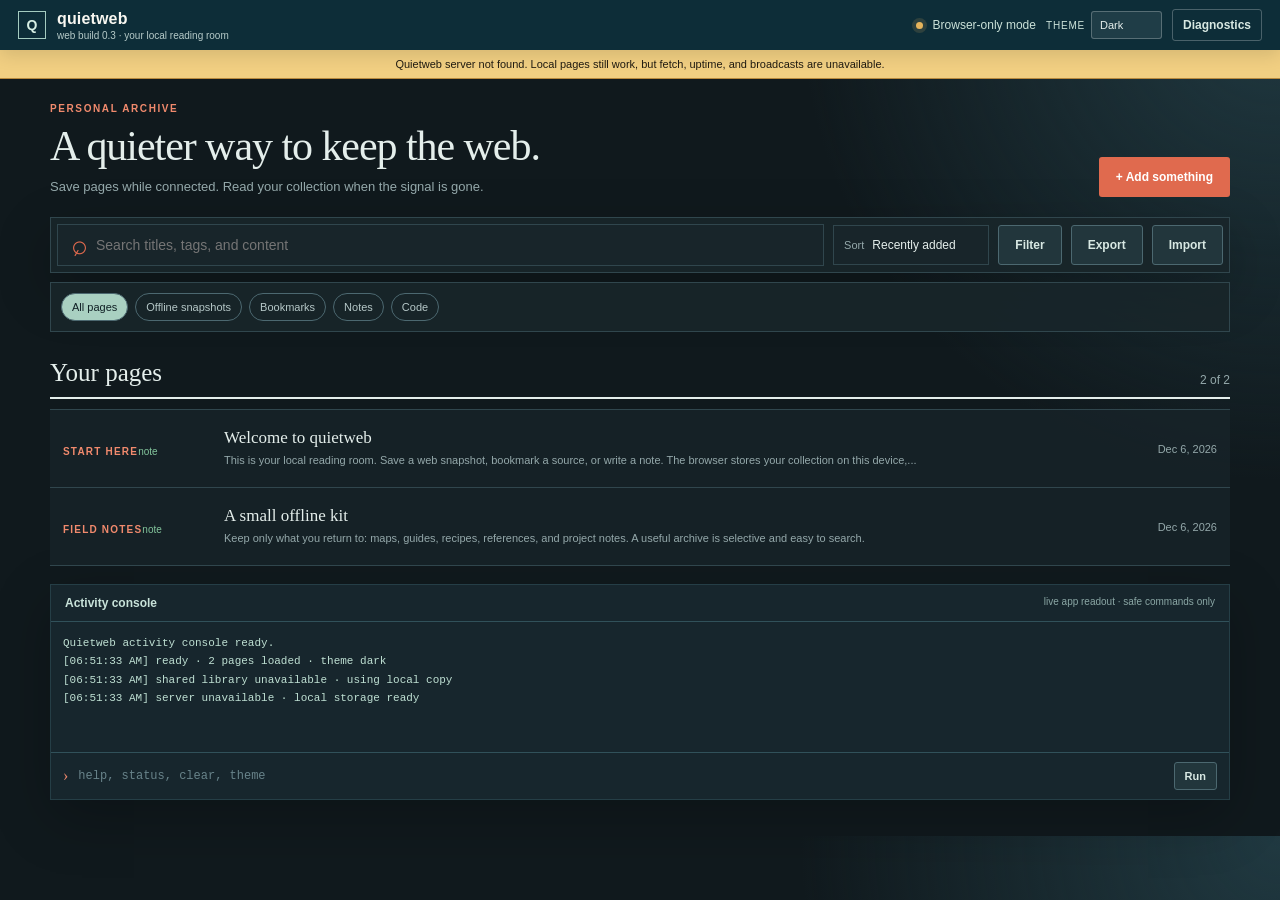
==== web/index.html @ f7a03509 "Add files via upload" ====
<!doctype html>
<html lang="en" data-theme="dark">
<head>
  <meta charset="utf-8">
  <meta name="viewport" content="width=device-width, initial-scale=1">
  <meta name="theme-color" content="#173d48">
  <meta name="description" content="A local-first web library for saved pages and offline reading.">
  <link rel="manifest" href="manifest.webmanifest?v=5">
  <link rel="stylesheet" href="styles.css?v=5">
  <title>Quietweb Library</title>
</head>
<body>
  <header class="site-header">
    <a class="brand" href="#library" aria-label="Quietweb home">
      <span class="brand-mark">Q</span>
      <span><strong>quietweb</strong><small>web build 0.3 · your local reading room</small></span>
    </a>
    <div class="header-actions">
      <span id="connectionState" class="connection"><i></i> Checking server...</span>
      <label class="theme-picker"><span>Theme</span><select id="themeSelect" aria-label="Choose theme"><option value="dark">Dark</option><option value="light">Light</option><option value="teto">Teto SV</option></select></label>
      <button class="button header-button" data-view="diagnostics">Diagnostics</button>
      <button id="installButton" class="button subtle" hidden>Install app</button>
    </div>
  </header>
  <div id="announcementBanner" class="announcement" hidden></div>
  <div id="serverNotice" class="server-notice" hidden>Quietweb server not found. Local pages still work, but fetch, uptime, and broadcasts are unavailable.</div>

  <main>
    <section id="libraryView" class="view active" aria-labelledby="libraryHeading">
      <div class="view-intro">
        <div>
          <p class="kicker">Personal archive</p>
          <h1 id="libraryHeading">A quieter way to keep the web.</h1>
          <p class="lede">Save pages while connected. Read your collection when the signal is gone.</p>
        </div>
        <button class="button accent" data-view="add">+ Add something</button>
      </div>

      <div class="control-bar">
        <label class="search-box"><span aria-hidden="true">⌕</span><input id="searchInput" type="search" placeholder="Search titles, tags, and content" autocomplete="off"></label>
        <label class="select-box"><span>Sort</span><select id="sortSelect"><option value="recent">Recently added</option><option value="oldest">Oldest first</option><option value="title">Title A-Z</option><option value="size">Largest archive</option></select></label>
        <button id="filterButton" class="button subtle" aria-expanded="false">Filter <span id="filterCount"></span></button>
        <button id="exportButton" class="button subtle">Export</button>
        <button id="importButton" class="button subtle">Import</button>
        <input id="libraryFileInput" type="file" accept="application/json" hidden>
      </div>
      <div id="filterPanel" class="filter-panel" hidden>
        <button class="filter-chip active" data-filter="all">All pages</button>
        <button class="filter-chip" data-filter="snapshot">Offline snapshots</button>
        <button class="filter-chip" data-filter="bookmark">Bookmarks</button>
        <button class="filter-chip" data-filter="note">Notes</button>
        <button class="filter-chip" data-filter="code">Code</button>
      </div>

      <div class="library-heading"><h2>Your pages</h2><span id="resultCount" class="muted"></span></div>
      <div id="pageList" class="page-list" aria-live="polite"></div>
    </section>

    <section id="addView" class="view" aria-labelledby="addHeading">
      <div class="view-intro compact"><div><p class="kicker">New entry</p><h1 id="addHeading">Put something aside.</h1><p class="lede">Archive a readable page, save a bookmark, or write a note for later.</p></div><button class="button subtle" data-view="library">Back to library</button></div>
      <form id="entryForm" class="entry-layout">
        <div class="entry-main panel">
          <label>Title<input id="titleInput" maxlength="120" placeholder="What are you saving?"></label>
          <div class="two-up"><label>Tag<input id="tagInput" maxlength="40" placeholder="article, reference, project..."></label><label>Type<select id="typeInput"><option value="snapshot">Web snapshot</option><option value="bookmark">Bookmark only</option><option value="note">Note</option><option value="code">Code</option></select></label></div>
          <label>Source URL <span class="label-note">optional</span><input id="urlInput" type="url" placeholder="https://example.com/article"></label>
          <label>Content <span class="label-note">optional when fetching a URL</span><textarea id="contentInput" rows="14" placeholder="Paste text or code here..."></textarea></label>
          <div class="entry-actions"><button type="submit" class="button accent">Save to library</button><button type="button" id="fetchButton" class="button subtle">Fetch URL content</button><button type="button" id="clearFormButton" class="button text-button">Clear</button></div>
          <p id="entryStatus" class="form-status" role="status"></p>
        </div>
        <aside class="entry-aside"><div class="tip"><span class="tip-icon">↳</span><h2>How it works</h2><p>A snapshot stores sanitized page HTML locally. It is the version you can read later without a connection.</p></div><label class="dropzone" id="dropzone"><input id="fileInput" type="file" accept=".html,.htm,.txt,.md,.json" hidden><strong>Drop a file here</strong><span>HTML, text, Markdown, or an exported library</span></label></aside>
      </form>
    </section>

    <section id="readerView" class="view" aria-labelledby="readerTitle">
      <div class="reader-top"><button class="back-link" data-view="library">← Library</button><div id="readerActions" class="reader-actions"></div></div>
      <div class="reader-heading"><p id="readerTag" class="kicker"></p><h1 id="readerTitle"></h1><p id="readerMeta" class="muted"></p></div>
      <div id="readerBody" class="reader-body"></div>
    </section>

    <section id="diagnosticsView" class="view" aria-labelledby="diagnosticsHeading">
      <div class="view-intro compact"><div><p class="kicker">System check</p><h1 id="diagnosticsHeading">Is the room ready?</h1><p class="lede">Quick checks for storage, offline support, and the browser features Quietweb uses.</p></div><button class="button subtle" data-view="library">Back to library</button></div>
      <div class="diagnostic-toolbar"><button id="runTestsButton" class="button accent">Run checks</button><span id="diagnosticSummary" class="muted">Not run yet</span></div>
      <div id="testResults" class="test-results"></div>
      <section class="admin-panel panel">
        <div class="admin-heading"><div><p class="kicker">Owner controls</p><h2>Server room</h2></div><span id="serverBadge" class="server-badge">Browser-only mode</span></div>
        <div class="server-stats"><div><span>Uptime</span><strong id="serverUptime">--</strong></div><div><span>Runtime</span><strong id="serverRuntime">--</strong></div><div><span>Server</span><strong id="serverAddress">--</strong></div></div>
        <form id="adminForm" class="admin-form"><label>Admin token<input id="adminToken" type="password" autocomplete="off" placeholder="Shown by the server when it starts"></label><label>Announcement<input id="announcementInput" maxlength="240" placeholder="Message for connected viewers"></label><button id="broadcastButton" class="button accent" type="submit" disabled>Broadcast message</button></form>
        <p id="adminStatus" class="form-status" role="status"></p>
      </section>
    </section>
    <section class="console" aria-label="Quietweb activity console">
      <div class="console-head"><strong>Activity console</strong><span id="consoleMode">live app readout · safe commands only</span></div>
      <pre id="consoleOutput">Quietweb activity console ready.</pre>
      <form id="consoleForm" class="console-form"><span>›</span><input id="consoleInput" autocomplete="off" placeholder="help, status, clear, theme"><button class="button subtle" type="submit">Run</button></form>
    </section>
  </main>

  <div id="toast" class="toast" role="status" aria-live="polite"></div>
  <script src="app.js?v=5" type="module"></script>
</body>
</html>
---- web/styles.css ----
:root {
  --ink: #17262d;
  --muted: #71818a;
  --paper: #f3f0e8;
  --panel: #fffdf8;
  --line: #d9dfdc;
  --blue: #173d48;
  --blue-soft: #e6efed;
  --coral: #d96045;
  --coral-dark: #a84434;
  --green: #4f8068;
  --shadow: 0 18px 55px rgba(23, 38, 45, .08);
}
html[data-theme="dark"] {
  --ink: #e4eeeb;
  --muted: #94a8aa;
  --paper: #10191d;
  --panel: #18252a;
  --line: #30464d;
  --blue: #0d2d38;
  --blue-soft: #203b42;
  --coral: #e06a4e;
  --coral-dark: #f18a6d;
  --green: #83c59c;
  --shadow: 0 18px 55px rgba(0, 0, 0, .24);
}
html[data-theme="teto"] {
  --ink: #351e31;
  --muted: #806477;
  --paper: #fff1f8;
  --panel: #fffafd;
  --line: #ecc5d9;
  --blue: #5d315f;
  --blue-soft: #f4dce9;
  --coral: #d73571;
  --coral-dark: #a31e56;
  --green: #277d86;
  --shadow: 0 18px 55px rgba(138, 46, 99, .12);
}
* { box-sizing: border-box; }
html { scroll-behavior: smooth; }
body { margin: 0; color: var(--ink); background: radial-gradient(circle at top right, #e5eeeb 0, transparent 30rem), var(--paper); font-family: Georgia, "Times New Roman", serif; }
html[data-theme="dark"] body { background: radial-gradient(circle at top right, #203941 0, transparent 30rem), var(--paper); }
html[data-theme="teto"] body { background: radial-gradient(circle at top right, #ffd9e9 0, transparent 30rem), var(--paper); }
button, input, textarea, select { font: inherit; }
button { cursor: pointer; }
.site-header { position: sticky; top: 0; z-index: 10; display: flex; align-items: center; justify-content: space-between; gap: 20px; padding: 14px clamp(20px, 6vw, 84px); color: #f8f7f1; background: var(--blue); box-shadow: 0 5px 18px rgba(0, 0, 0, .12); }
.brand { display: flex; align-items: center; gap: 11px; color: inherit; text-decoration: none; }
.brand-mark { display: grid; place-items: center; width: 34px; height: 34px; border: 1px solid #a4cbc0; color: #d8f0e5; font: 700 17px "Trebuchet MS", sans-serif; }
.brand strong { display: block; font: 700 16px "Trebuchet MS", sans-serif; letter-spacing: .01em; }
.brand small { display: block; margin-top: 2px; color: #b6cbc9; font: 11px "Trebuchet MS", sans-serif; }
.header-actions { display: flex; align-items: center; gap: 10px; }
.connection { color: #cbe2d9; font: 12px "Trebuchet MS", sans-serif; white-space: nowrap; }
.connection i { display: inline-block; width: 7px; height: 7px; margin-right: 6px; border-radius: 50%; background: #8b9b9c; }
.connection.online i { background: #85c99e; box-shadow: 0 0 0 4px rgba(133, 201, 158, .15); }
.connection.offline i { background: #e06a4e; box-shadow: 0 0 0 4px rgba(224, 106, 78, .15); }
.connection.degraded i { background: #e6b45c; box-shadow: 0 0 0 4px rgba(230, 180, 92, .15); }
.theme-picker { display: flex; align-items: center; gap: 6px; color: #cbe2d9; font: 10px "Trebuchet MS", sans-serif; text-transform: uppercase; letter-spacing: .08em; }
.theme-picker select { padding: 7px 8px; border: 1px solid rgba(255,255,255,.25); border-radius: 3px; color: #e4eeeb; background: rgba(255,255,255,.08); font: 11px "Trebuchet MS", sans-serif; }
select { appearance: none; background-image: linear-gradient(45deg, transparent 50%, currentColor 50%), linear-gradient(135deg, currentColor 50%, transparent 50%); background-position: calc(100% - 10px) 50%, calc(100% - 6px) 50%; background-repeat: no-repeat; background-size: 4px 4px, 4px 4px; padding-right: 22px !important; }
main { width: min(1240px, calc(100% - 32px)); margin: auto; padding: 34px 0 60px; }
.view { display: none; animation: enter .35s ease both; }
.view.active { display: block; }
@keyframes enter { from { opacity: 0; transform: translateY(7px); } to { opacity: 1; transform: none; } }
.view-intro { display: flex; justify-content: space-between; align-items: end; gap: 35px; margin-bottom: 28px; }
.view-intro.compact { margin-bottom: 24px; }
.kicker { margin: 0 0 12px; color: var(--coral-dark); font: 700 10px "Trebuchet MS", sans-serif; letter-spacing: .16em; text-transform: uppercase; }
h1 { max-width: 740px; margin: 0; font-size: clamp(32px, 4vw, 50px); font-weight: 400; line-height: .98; letter-spacing: -.025em; }
.lede { max-width: 560px; margin: 18px 0 0; color: var(--muted); font: 16px/1.55 "Trebuchet MS", sans-serif; }
h2 { margin: 0; font-size: 25px; font-weight: 400; }
.button { border: 1px solid transparent; border-radius: 3px; padding: 12px 16px; font: 700 12px "Trebuchet MS", sans-serif; transition: transform .15s, background .15s, border-color .15s; }
.button:hover { transform: translateY(-1px); }
.button.accent { color: white; background: var(--coral); }
.button.accent:hover { background: var(--coral-dark); }
.button.subtle { color: var(--blue); border-color: var(--line); background: rgba(255, 253, 248, .75); }
.button.subtle:hover { border-color: #aebfba; background: var(--blue-soft); }
.button.header-button { padding: 8px 10px; border-color: rgba(255,255,255,.25); color: #d7e8e2; background: transparent; }
.button.header-button:hover { border-color: #a4cbc0; background: rgba(255,255,255,.08); }
.button.text-button { padding-right: 0; padding-left: 0; color: var(--muted); background: transparent; }
.control-bar { display: flex; flex-wrap: wrap; gap: 9px; align-items: center; padding: 9px; border: 1px solid var(--line); background: rgba(255, 253, 248, .78); box-shadow: var(--shadow); }
.search-box { display: flex; align-items: center; flex: 1 1 330px; gap: 9px; padding: 0 12px; border: 1px solid var(--line); background: var(--panel); }
.search-box span { color: var(--coral); font: 28px Georgia, serif; line-height: 1; transform: rotate(-15deg); }
.search-box input { width: 100%; padding: 12px 0; border: 0; outline: 0; color: var(--ink); background: transparent; font: 14px "Trebuchet MS", sans-serif; }
.select-box { display: flex; align-items: center; gap: 8px; padding: 0 10px; border: 1px solid var(--line); background: var(--panel); color: var(--muted); font: 11px "Trebuchet MS", sans-serif; }
.select-box select { padding: 12px 0; border: 0; outline: 0; color: var(--ink); background: transparent; font: 12px "Trebuchet MS", sans-serif; }
.filter-panel { display: flex; flex-wrap: wrap; gap: 7px; margin: 9px 0 0; padding: 10px; border: 1px solid var(--line); background: rgba(255, 253, 248, .78); }
.filter-chip { padding: 7px 10px; border: 1px solid var(--line); border-radius: 99px; color: var(--muted); background: transparent; font: 11px "Trebuchet MS", sans-serif; }
.filter-chip.active, .filter-chip:hover { border-color: var(--blue); color: white; background: var(--blue); }
.filter-chip { transition: color .15s, border-color .15s, background .15s; }
.library-heading { display: flex; justify-content: space-between; align-items: end; margin: 27px 0 10px; padding-bottom: 10px; border-bottom: 2px solid var(--ink); }
.muted { color: var(--muted); font: 12px "Trebuchet MS", sans-serif; }
.page-list { border-top: 1px solid var(--line); }
.page-row { display: grid; grid-template-columns: 145px minmax(0, 1fr) 100px; gap: 16px; align-items: center; min-height: 96px; padding: 14px 16px; border-bottom: 1px solid var(--line); background: rgba(255, 253, 248, .45); cursor: pointer; transition: background .15s, padding .15s; }
.page-row:hover { padding-left: 25px; background: #edf4f0; }
.page-row-tag { color: var(--coral-dark); font: 700 10px "Trebuchet MS", sans-serif; letter-spacing: .12em; text-transform: uppercase; }
.page-row h3 { margin: 0 0 5px; font-size: 20px; font-weight: 400; }
.page-row p { margin: 0; color: var(--muted); font: 13px/1.45 "Trebuchet MS", sans-serif; }
.page-row-date { color: var(--muted); font: 11px "Trebuchet MS", sans-serif; text-align: right; }
.row-type { display: inline-block; margin-top: 8px; color: var(--green); font: 10px "Trebuchet MS", sans-serif; }
.empty-state { padding: 75px 25px; border: 1px dashed #b9c8c4; color: var(--muted); text-align: center; }
.empty-state strong { display: block; margin-bottom: 8px; color: var(--ink); font-size: 22px; font-weight: 400; }
.entry-layout { display: grid; grid-template-columns: minmax(0, 1fr) 280px; gap: 28px; align-items: start; }
.panel, .tip, .dropzone { border: 1px solid var(--line); background: rgba(255, 253, 248, .82); box-shadow: var(--shadow); }
.entry-main { padding: clamp(22px, 4vw, 38px); }
.entry-main label { display: block; margin-bottom: 18px; color: var(--muted); font: 700 10px "Trebuchet MS", sans-serif; letter-spacing: .08em; text-transform: uppercase; }
.label-note { font-weight: 400; letter-spacing: 0; }
.entry-main input, .entry-main select, .entry-main textarea { display: block; width: 100%; margin-top: 7px; padding: 13px; border: 1px solid var(--line); border-radius: 3px; outline: 0; color: var(--ink); background: var(--panel); font: 14px "Trebuchet MS", sans-serif; }
.entry-main input:focus, .entry-main select:focus, .entry-main textarea:focus { border-color: var(--blue); box-shadow: 0 0 0 3px rgba(49, 89, 104, .12); }
.entry-main textarea { resize: vertical; line-height: 1.55; }
.two-up { display: grid; grid-template-columns: 1fr 1fr; gap: 16px; }
.entry-actions { display: flex; flex-wrap: wrap; align-items: center; gap: 14px; }
.form-status { min-height: 20px; margin: 15px 0 0; color: var(--green); font: 12px "Trebuchet MS", sans-serif; }
.entry-aside { display: grid; gap: 16px; }
.tip { padding: 22px; }
.tip-icon { color: var(--coral); font: 27px Georgia, serif; }
.tip h2 { margin: 12px 0 8px; font-size: 21px; }
.tip p { margin: 0; color: var(--muted); font: 13px/1.55 "Trebuchet MS", sans-serif; }
.dropzone { display: grid; place-items: center; min-height: 160px; padding: 22px; border-style: dashed; color: var(--muted); text-align: center; cursor: pointer; }
.dropzone:hover, .dropzone.dragging { border-color: var(--coral); background: #fff3eb; }
.dropzone strong { display: block; color: var(--ink); font: 15px Georgia, serif; }
.dropzone span { display: block; margin-top: 7px; font: 11px "Trebuchet MS", sans-serif; }
.reader-top { display: flex; justify-content: space-between; align-items: center; gap: 16px; margin-bottom: 35px; }
.back-link { padding: 0; border: 0; color: var(--blue); background: transparent; font: 700 12px "Trebuchet MS", sans-serif; }
.reader-actions { display: flex; flex-wrap: wrap; gap: 8px; }
.reader-heading { max-width: 850px; margin-bottom: 35px; }
.reader-heading h1 { font-size: clamp(34px, 5vw, 58px); }
.reader-body { max-width: 850px; min-height: 180px; padding: clamp(24px, 5vw, 58px); border: 1px solid var(--line); background: var(--panel); box-shadow: var(--shadow); white-space: pre-wrap; font-size: 18px; line-height: 1.75; }
.reader-body.code { overflow-x: auto; color: #e9f1ee; background: #18252a; font: 14px/1.65 Consolas, "Courier New", monospace; white-space: pre; }
.reader-body iframe { display: block; width: calc(100% + 2 * clamp(24px, 5vw, 58px)); min-height: 650px; margin: calc(-1 * clamp(24px, 5vw, 58px)); border: 0; background: white; }
.reader-source { display: block; margin-top: 25px; overflow-wrap: anywhere; color: var(--muted); font: 12px/1.5 "Trebuchet MS", sans-serif; }
.reader-source a { color: var(--coral-dark); }
.toast { position: fixed; right: 22px; bottom: 22px; z-index: 5; max-width: 330px; padding: 13px 16px; border: 1px solid #b9cbc3; color: var(--blue-dark); background: #e8f2ed; box-shadow: var(--shadow); font: 12px "Trebuchet MS", sans-serif; opacity: 0; transform: translateY(12px); pointer-events: none; transition: opacity .2s, transform .2s; }
.toast.show { opacity: 1; transform: none; }
html[data-theme="dark"] .control-bar, html[data-theme="dark"] .filter-panel { background: rgba(24, 37, 42, .92); }
html[data-theme="dark"] .search-box, html[data-theme="dark"] .select-box { border-color: var(--line); background: #18252a; }
html[data-theme="dark"] .button.subtle { color: #d8e8e3; border-color: #4c6870; background: #22363c; }
html[data-theme="dark"] .button.subtle:hover { background: #2d4a52; }
html[data-theme="dark"] .page-row { background: rgba(24, 37, 42, .72); }
html[data-theme="dark"] .page-row:hover { background: #243b41; }
html[data-theme="dark"] .filter-chip { color: #b6c8c8; border-color: #4c6870; }
html[data-theme="dark"] .filter-chip.active, html[data-theme="dark"] .filter-chip:hover { color: #102025; background: #a9d0c1; }
.announcement { padding: 10px 20px; color: #fceee8; background: var(--coral-dark); text-align: center; font: 12px "Trebuchet MS", sans-serif; }
.server-notice { padding: 8px 20px; color: #201b11; border-bottom: 1px solid #b88a3e; background: #f1cf82; text-align: center; font: 11px "Trebuchet MS", sans-serif; }
.admin-panel { max-width: 760px; margin-top: 28px; padding: 22px; }
.admin-heading { display: flex; justify-content: space-between; align-items: start; gap: 20px; }
.admin-heading .kicker { margin-bottom: 6px; }
.admin-heading h2 { font-size: 22px; }
.server-badge { padding: 6px 9px; color: var(--muted); border: 1px solid var(--line); border-radius: 99px; font: 10px "Trebuchet MS", sans-serif; }
.server-badge.online { color: var(--green); border-color: #a4c5b4; background: #edf7f0; }
.server-stats { display: grid; grid-template-columns: repeat(3, 1fr); gap: 1px; margin: 20px 0; background: var(--line); }
.server-stats div { padding: 13px; background: var(--panel); }
.server-stats span { display: block; color: var(--muted); font: 10px "Trebuchet MS", sans-serif; text-transform: uppercase; letter-spacing: .08em; }
.server-stats strong { display: block; margin-top: 5px; overflow: hidden; color: var(--ink); font: 14px Consolas, "Courier New", monospace; text-overflow: ellipsis; white-space: nowrap; }
.admin-form { display: grid; grid-template-columns: 1fr 1.5fr auto; gap: 10px; align-items: end; }
.admin-form label { color: var(--muted); font: 10px "Trebuchet MS", sans-serif; letter-spacing: .08em; text-transform: uppercase; }
.admin-form input { display: block; width: 100%; margin-top: 6px; padding: 10px; border: 1px solid var(--line); outline: 0; color: var(--ink); background: var(--panel); font: 12px "Trebuchet MS", sans-serif; }
.admin-form input:focus, .theme-picker select:focus, .select-box select:focus { outline: 2px solid var(--coral); outline-offset: 1px; }
.admin-form .button:disabled { opacity: .45; cursor: not-allowed; transform: none; }
.diagnostic-toolbar { display: flex; align-items: center; gap: 15px; margin-bottom: 20px; }
.test-results { display: grid; gap: 8px; max-width: 760px; }
.test-result { display: grid; grid-template-columns: 28px 1fr auto; gap: 12px; align-items: center; padding: 15px 17px; border: 1px solid var(--line); background: var(--panel); box-shadow: 0 8px 24px rgba(23,38,45,.04); }
.test-result.pass { border-left: 3px solid var(--green); }
.test-result.fail { border-left: 3px solid var(--coral); }
.test-icon { display: grid; place-items: center; width: 22px; height: 22px; border-radius: 50%; color: white; background: var(--green); font: 700 12px "Trebuchet MS", sans-serif; }
.test-result.fail .test-icon { background: var(--coral); }
.test-result strong { display: block; font-size: 16px; font-weight: 400; }
.test-result p { margin: 4px 0 0; color: var(--muted); font: 12px/1.4 "Trebuchet MS", sans-serif; }
.test-time { color: var(--muted); font: 11px "Trebuchet MS", sans-serif; }
.console { max-width: 100%; margin-top: 24px; overflow: hidden; border: 1px solid #253e46; background: #17262d; box-shadow: var(--shadow); }
.console-head { display: flex; justify-content: space-between; padding: 11px 14px; color: #c9e3da; border-bottom: 1px solid #31515a; font: 12px "Trebuchet MS", sans-serif; }
.console-head span { color: #8ba7a5; font-size: 10px; }
.console pre { min-height: 190px; max-height: 320px; margin: 0; padding: 16px; overflow: auto; color: #bfe0d3; font: 12px/1.65 Consolas, "Courier New", monospace; white-space: pre-wrap; }
.console-form { display: flex; align-items: center; gap: 8px; padding: 9px 12px; border-top: 1px solid #31515a; color: #ed876c; }
.console-form input { flex: 1; min-width: 0; border: 0; outline: 0; color: #e9f4ef; background: transparent; font: 12px Consolas, "Courier New", monospace; }
.console-form input::placeholder { color: #68838a; }
.console-form .button { padding: 7px 10px; color: #c9e3da; border-color: #47717a; background: transparent; font-size: 11px; }
/* Compact workbench proportions. */
main { width: min(1180px, calc(100% - 24px)); padding: 24px 0 36px; }
.site-header { padding: 9px 18px; }
.brand-mark { width: 28px; height: 28px; font-size: 14px; }
.brand small { font-size: 10px; }
.view-intro { margin-bottom: 20px; }
.view-intro h1 { font-size: clamp(28px, 3.4vw, 42px); }
.lede { margin-top: 10px; font-size: 13px; }
.control-bar { padding: 6px; }
.page-row { min-height: 78px; padding: 10px 13px; }
.page-row h3 { font-size: 17px; }
.page-row p { font-size: 11px; }
.console { margin-top: 18px; }
.console pre { min-height: 130px; max-height: 220px; padding: 12px; font-size: 11px; }
@media (max-width: 760px) { main { width: min(100% - 28px, 1160px); padding-top: 28px; } .site-header { padding: 13px 14px; } .connection { display: none; } .header-button { display: none; } .view-intro { display: block; margin-bottom: 24px; } .view-intro .button { margin-top: 18px; } .control-bar { display: grid; grid-template-columns: 1fr; } .select-box { justify-content: space-between; } .page-row { grid-template-columns: 1fr 86px; gap: 7px 16px; } .page-row-tag { grid-column: 1 / -1; } .page-row h3, .page-row p { grid-column: 1; } .page-row-date { grid-column: 2; grid-row: 2 / span 2; } .entry-layout { grid-template-columns: 1fr; } .two-up { grid-template-columns: 1fr; gap: 0; } .reader-top { align-items: flex-start; flex-direction: column; margin-bottom: 28px; } .reader-body iframe { min-height: 520px; } .test-result { grid-template-columns: 28px 1fr; } .test-time { grid-column: 2; } .server-stats { grid-template-columns: 1fr; } .admin-form { grid-template-columns: 1fr; } }
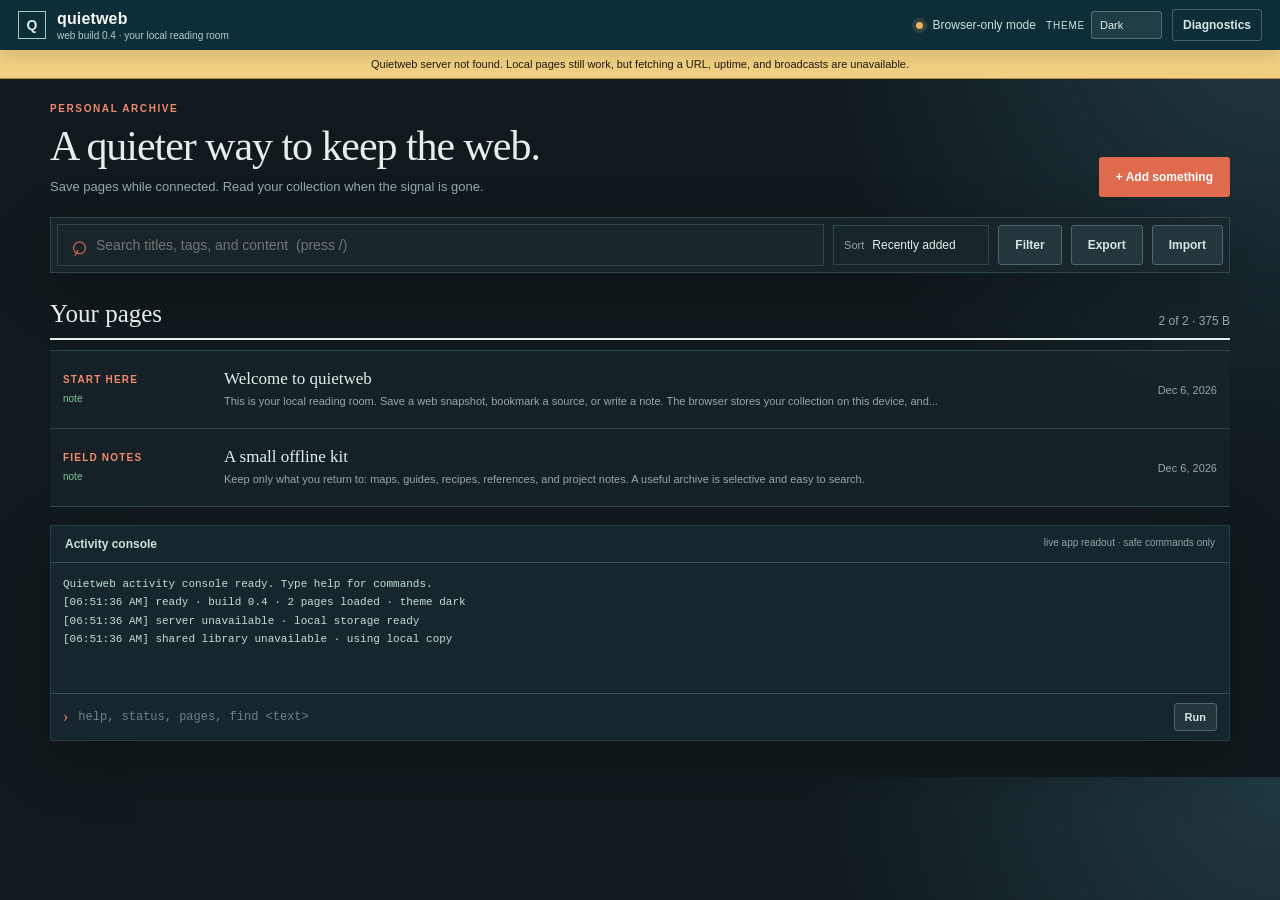
==== commit 18f4d105: "Fix URL archiving, harden the server, and add QOL across the app The "Fetch URL content" button call" ====
--- a/web/index.html
+++ b/web/index.html
@@ -1,101 +1,140 @@
-<!doctype html>
-<html lang="en" data-theme="dark">
-<head>
-  <meta charset="utf-8">
-  <meta name="viewport" content="width=device-width, initial-scale=1">
-  <meta name="theme-color" content="#173d48">
-  <meta name="description" content="A local-first web library for saved pages and offline reading.">
-  <link rel="manifest" href="manifest.webmanifest?v=5">
-  <link rel="stylesheet" href="styles.css?v=5">
-  <title>Quietweb Library</title>
-</head>
-<body>
-  <header class="site-header">
-    <a class="brand" href="#library" aria-label="Quietweb home">
-      <span class="brand-mark">Q</span>
-      <span><strong>quietweb</strong><small>web build 0.3 · your local reading room</small></span>
-    </a>
-    <div class="header-actions">
-      <span id="connectionState" class="connection"><i></i> Checking server...</span>
-      <label class="theme-picker"><span>Theme</span><select id="themeSelect" aria-label="Choose theme"><option value="dark">Dark</option><option value="light">Light</option><option value="teto">Teto SV</option></select></label>
-      <button class="button header-button" data-view="diagnostics">Diagnostics</button>
-      <button id="installButton" class="button subtle" hidden>Install app</button>
-    </div>
-  </header>
-  <div id="announcementBanner" class="announcement" hidden></div>
-  <div id="serverNotice" class="server-notice" hidden>Quietweb server not found. Local pages still work, but fetch, uptime, and broadcasts are unavailable.</div>
-
-  <main>
-    <section id="libraryView" class="view active" aria-labelledby="libraryHeading">
-      <div class="view-intro">
-        <div>
-          <p class="kicker">Personal archive</p>
-          <h1 id="libraryHeading">A quieter way to keep the web.</h1>
-          <p class="lede">Save pages while connected. Read your collection when the signal is gone.</p>
-        </div>
-        <button class="button accent" data-view="add">+ Add something</button>
-      </div>
-
-      <div class="control-bar">
-        <label class="search-box"><span aria-hidden="true">⌕</span><input id="searchInput" type="search" placeholder="Search titles, tags, and content" autocomplete="off"></label>
-        <label class="select-box"><span>Sort</span><select id="sortSelect"><option value="recent">Recently added</option><option value="oldest">Oldest first</option><option value="title">Title A-Z</option><option value="size">Largest archive</option></select></label>
-        <button id="filterButton" class="button subtle" aria-expanded="false">Filter <span id="filterCount"></span></button>
-        <button id="exportButton" class="button subtle">Export</button>
-        <button id="importButton" class="button subtle">Import</button>
-        <input id="libraryFileInput" type="file" accept="application/json" hidden>
-      </div>
-      <div id="filterPanel" class="filter-panel" hidden>
-        <button class="filter-chip active" data-filter="all">All pages</button>
-        <button class="filter-chip" data-filter="snapshot">Offline snapshots</button>
-        <button class="filter-chip" data-filter="bookmark">Bookmarks</button>
-        <button class="filter-chip" data-filter="note">Notes</button>
-        <button class="filter-chip" data-filter="code">Code</button>
-      </div>
-
-      <div class="library-heading"><h2>Your pages</h2><span id="resultCount" class="muted"></span></div>
-      <div id="pageList" class="page-list" aria-live="polite"></div>
-    </section>
-
-    <section id="addView" class="view" aria-labelledby="addHeading">
-      <div class="view-intro compact"><div><p class="kicker">New entry</p><h1 id="addHeading">Put something aside.</h1><p class="lede">Archive a readable page, save a bookmark, or write a note for later.</p></div><button class="button subtle" data-view="library">Back to library</button></div>
-      <form id="entryForm" class="entry-layout">
-        <div class="entry-main panel">
-          <label>Title<input id="titleInput" maxlength="120" placeholder="What are you saving?"></label>
-          <div class="two-up"><label>Tag<input id="tagInput" maxlength="40" placeholder="article, reference, project..."></label><label>Type<select id="typeInput"><option value="snapshot">Web snapshot</option><option value="bookmark">Bookmark only</option><option value="note">Note</option><option value="code">Code</option></select></label></div>
-          <label>Source URL <span class="label-note">optional</span><input id="urlInput" type="url" placeholder="https://example.com/article"></label>
-          <label>Content <span class="label-note">optional when fetching a URL</span><textarea id="contentInput" rows="14" placeholder="Paste text or code here..."></textarea></label>
-          <div class="entry-actions"><button type="submit" class="button accent">Save to library</button><button type="button" id="fetchButton" class="button subtle">Fetch URL content</button><button type="button" id="clearFormButton" class="button text-button">Clear</button></div>
-          <p id="entryStatus" class="form-status" role="status"></p>
-        </div>
-        <aside class="entry-aside"><div class="tip"><span class="tip-icon">↳</span><h2>How it works</h2><p>A snapshot stores sanitized page HTML locally. It is the version you can read later without a connection.</p></div><label class="dropzone" id="dropzone"><input id="fileInput" type="file" accept=".html,.htm,.txt,.md,.json" hidden><strong>Drop a file here</strong><span>HTML, text, Markdown, or an exported library</span></label></aside>
-      </form>
-    </section>
-
-    <section id="readerView" class="view" aria-labelledby="readerTitle">
-      <div class="reader-top"><button class="back-link" data-view="library">← Library</button><div id="readerActions" class="reader-actions"></div></div>
-      <div class="reader-heading"><p id="readerTag" class="kicker"></p><h1 id="readerTitle"></h1><p id="readerMeta" class="muted"></p></div>
-      <div id="readerBody" class="reader-body"></div>
-    </section>
-
-    <section id="diagnosticsView" class="view" aria-labelledby="diagnosticsHeading">
-      <div class="view-intro compact"><div><p class="kicker">System check</p><h1 id="diagnosticsHeading">Is the room ready?</h1><p class="lede">Quick checks for storage, offline support, and the browser features Quietweb uses.</p></div><button class="button subtle" data-view="library">Back to library</button></div>
-      <div class="diagnostic-toolbar"><button id="runTestsButton" class="button accent">Run checks</button><span id="diagnosticSummary" class="muted">Not run yet</span></div>
-      <div id="testResults" class="test-results"></div>
-      <section class="admin-panel panel">
-        <div class="admin-heading"><div><p class="kicker">Owner controls</p><h2>Server room</h2></div><span id="serverBadge" class="server-badge">Browser-only mode</span></div>
-        <div class="server-stats"><div><span>Uptime</span><strong id="serverUptime">--</strong></div><div><span>Runtime</span><strong id="serverRuntime">--</strong></div><div><span>Server</span><strong id="serverAddress">--</strong></div></div>
-        <form id="adminForm" class="admin-form"><label>Admin token<input id="adminToken" type="password" autocomplete="off" placeholder="Shown by the server when it starts"></label><label>Announcement<input id="announcementInput" maxlength="240" placeholder="Message for connected viewers"></label><button id="broadcastButton" class="button accent" type="submit" disabled>Broadcast message</button></form>
-        <p id="adminStatus" class="form-status" role="status"></p>
-      </section>
-    </section>
-    <section class="console" aria-label="Quietweb activity console">
-      <div class="console-head"><strong>Activity console</strong><span id="consoleMode">live app readout · safe commands only</span></div>
-      <pre id="consoleOutput">Quietweb activity console ready.</pre>
-      <form id="consoleForm" class="console-form"><span>›</span><input id="consoleInput" autocomplete="off" placeholder="help, status, clear, theme"><button class="button subtle" type="submit">Run</button></form>
-    </section>
-  </main>
-
-  <div id="toast" class="toast" role="status" aria-live="polite"></div>
-  <script src="app.js?v=5" type="module"></script>
-</body>
-</html>+<!doctype html>
+<html lang="en" data-theme="dark">
+<head>
+  <meta charset="utf-8">
+  <meta name="viewport" content="width=device-width, initial-scale=1, viewport-fit=cover">
+  <meta name="theme-color" content="#173d48">
+  <meta name="description" content="A local-first web library for saved pages and offline reading.">
+  <meta name="color-scheme" content="dark light">
+  <meta name="apple-mobile-web-app-capable" content="yes">
+  <meta name="apple-mobile-web-app-title" content="Quietweb">
+  <meta name="apple-mobile-web-app-status-bar-style" content="black-translucent">
+  <link rel="icon" href="icons/quietweb.svg" type="image/svg+xml">
+  <link rel="apple-touch-icon" href="icons/quietweb-192.png">
+  <link rel="manifest" href="manifest.webmanifest?v=6">
+  <link rel="stylesheet" href="styles.css?v=6">
+  <title>Quietweb Library</title>
+</head>
+<body>
+  <header class="site-header">
+    <a class="brand" href="#library" aria-label="Quietweb home">
+      <span class="brand-mark">Q</span>
+      <span><strong>quietweb</strong><small>web build 0.4 · your local reading room</small></span>
+    </a>
+    <div class="header-actions">
+      <span id="connectionState" class="connection"><i></i> Checking server...</span>
+      <label class="theme-picker"><span>Theme</span><select id="themeSelect" aria-label="Choose theme"><option value="dark">Dark</option><option value="light">Light</option><option value="teto">Teto SV</option></select></label>
+      <button class="button header-button" data-view="diagnostics">Diagnostics</button>
+      <button id="installButton" class="button subtle" hidden>Install app</button>
+    </div>
+  </header>
+  <div id="announcementBanner" class="announcement" hidden>
+    <span id="announcementText"></span>
+    <button id="dismissAnnouncement" class="announcement-dismiss" aria-label="Dismiss announcement">×</button>
+  </div>
+  <div id="serverNotice" class="server-notice" hidden>Quietweb server not found. Local pages still work, but fetching a URL, uptime, and broadcasts are unavailable.</div>
+
+  <main>
+    <section id="libraryView" class="view active" aria-labelledby="libraryHeading">
+      <div class="view-intro">
+        <div>
+          <p class="kicker">Personal archive</p>
+          <h1 id="libraryHeading">A quieter way to keep the web.</h1>
+          <p class="lede">Save pages while connected. Read your collection when the signal is gone.</p>
+        </div>
+        <button class="button accent" data-view="add">+ Add something</button>
+      </div>
+
+      <div class="control-bar">
+        <label class="search-box"><span aria-hidden="true">⌕</span><input id="searchInput" type="search" placeholder="Search titles, tags, and content  (press /)" autocomplete="off" enterkeyhint="search"></label>
+        <label class="select-box"><span>Sort</span><select id="sortSelect"><option value="recent">Recently added</option><option value="oldest">Oldest first</option><option value="title">Title A-Z</option><option value="size">Largest archive</option></select></label>
+        <button id="filterButton" class="button subtle" aria-expanded="false" aria-controls="filterPanel">Filter <span id="filterCount"></span></button>
+        <button id="exportButton" class="button subtle">Export</button>
+        <button id="importButton" class="button subtle">Import</button>
+        <input id="libraryFileInput" type="file" accept="application/json,.json" hidden>
+      </div>
+      <div id="filterPanel" class="filter-panel" hidden>
+        <button class="filter-chip active" data-filter="all">All pages</button>
+        <button class="filter-chip" data-filter="snapshot">Offline snapshots</button>
+        <button class="filter-chip" data-filter="bookmark">Bookmarks</button>
+        <button class="filter-chip" data-filter="note">Notes</button>
+        <button class="filter-chip" data-filter="code">Code</button>
+      </div>
+
+      <div class="library-heading"><h2>Your pages</h2><span id="resultCount" class="muted"></span></div>
+      <div id="pageList" class="page-list" aria-live="polite"></div>
+    </section>
+
+    <section id="addView" class="view" aria-labelledby="addHeading">
+      <div class="view-intro compact">
+        <div>
+          <p class="kicker" id="addKicker">New entry</p>
+          <h1 id="addHeading">Put something aside.</h1>
+          <p class="lede" id="addLede">Archive a readable page, save a bookmark, or write a note for later.</p>
+        </div>
+        <button class="button subtle" data-view="library">Back to library</button>
+      </div>
+      <form id="entryForm" class="entry-layout">
+        <div class="entry-main panel">
+          <label>Title<input id="titleInput" maxlength="120" placeholder="What are you saving?" enterkeyhint="next"></label>
+          <div class="two-up">
+            <label>Tag<input id="tagInput" maxlength="40" placeholder="article, reference, project..."></label>
+            <label>Type<select id="typeInput"><option value="snapshot">Web snapshot</option><option value="bookmark">Bookmark only</option><option value="note">Note</option><option value="code">Code</option></select></label>
+          </div>
+          <label>Source URL <span class="label-note">optional</span><input id="urlInput" type="url" inputmode="url" autocapitalize="off" autocorrect="off" spellcheck="false" placeholder="https://example.com/article"></label>
+          <label>Content <span class="label-note">optional when fetching a URL</span><textarea id="contentInput" rows="14" placeholder="Paste text or code here..."></textarea></label>
+          <div class="entry-actions">
+            <button type="submit" id="saveEntryButton" class="button accent">Save to library</button>
+            <button type="button" id="fetchButton" class="button subtle">Fetch URL content</button>
+            <button type="button" id="clearFormButton" class="button text-button">Clear</button>
+          </div>
+          <p id="entryStatus" class="form-status" role="status"></p>
+        </div>
+        <aside class="entry-aside">
+          <div class="tip"><span class="tip-icon">↳</span><h2>How it works</h2><p>A snapshot stores sanitized page HTML locally. It is the version you can read later without a connection. Fetching goes through the local Quietweb server, because browsers refuse to read other sites directly.</p></div>
+          <label class="dropzone" id="dropzone"><input id="fileInput" type="file" accept=".html,.htm,.txt,.md,.json" hidden><strong>Drop a file here</strong><span>HTML, text, Markdown, or an exported library</span></label>
+        </aside>
+      </form>
+    </section>
+
+    <section id="readerView" class="view" aria-labelledby="readerTitle">
+      <div class="reader-top"><button class="back-link" data-view="library">← Library</button><div id="readerActions" class="reader-actions"></div></div>
+      <div class="reader-heading"><p id="readerTag" class="kicker"></p><h1 id="readerTitle"></h1><p id="readerMeta" class="muted"></p></div>
+      <div id="readerBody" class="reader-body"></div>
+    </section>
+
+    <section id="diagnosticsView" class="view" aria-labelledby="diagnosticsHeading">
+      <div class="view-intro compact"><div><p class="kicker">System check</p><h1 id="diagnosticsHeading">Is the room ready?</h1><p class="lede">Quick checks for storage, offline support, and the browser features Quietweb uses.</p></div><button class="button subtle" data-view="library">Back to library</button></div>
+      <div class="diagnostic-toolbar"><button id="runTestsButton" class="button accent">Run checks</button><span id="diagnosticSummary" class="muted">Not run yet</span></div>
+      <div id="testResults" class="test-results"></div>
+      <section class="admin-panel panel">
+        <div class="admin-heading"><div><p class="kicker">Owner controls</p><h2>Server room</h2></div><span id="serverBadge" class="server-badge">Browser-only mode</span></div>
+        <div class="server-stats"><div><span>Uptime</span><strong id="serverUptime">--</strong></div><div><span>Runtime</span><strong id="serverRuntime">--</strong></div><div><span>Server</span><strong id="serverAddress">--</strong></div></div>
+        <form id="adminForm" class="admin-form"><label>Admin token<input id="adminToken" type="password" autocomplete="off" placeholder="Shown by the server when it starts"></label><label>Announcement<input id="announcementInput" maxlength="240" placeholder="Message for connected viewers"></label><button id="broadcastButton" class="button accent" type="submit" disabled>Broadcast message</button></form>
+        <p id="adminStatus" class="form-status" role="status"></p>
+      </section>
+    </section>
+
+    <section class="console" aria-label="Quietweb activity console">
+      <div class="console-head"><strong>Activity console</strong><span id="consoleMode">live app readout · safe commands only</span></div>
+      <pre id="consoleOutput">Quietweb activity console ready. Type help for commands.</pre>
+      <form id="consoleForm" class="console-form"><span>›</span><input id="consoleInput" autocomplete="off" autocapitalize="off" autocorrect="off" spellcheck="false" placeholder="help, status, pages, find &lt;text&gt;"><button class="button subtle" type="submit">Run</button></form>
+    </section>
+  </main>
+
+  <aside id="shortcutHelp" class="shortcut-help" hidden>
+    <strong>Keyboard</strong>
+    <dl>
+      <dt>/</dt><dd>Search</dd>
+      <dt>n</dt><dd>New entry</dd>
+      <dt>e</dt><dd>Edit the open page</dd>
+      <dt>d</dt><dd>Diagnostics</dd>
+      <dt>Esc</dt><dd>Back to library</dd>
+      <dt>?</dt><dd>Toggle this panel</dd>
+    </dl>
+  </aside>
+
+  <div id="toast" class="toast" role="status" aria-live="polite"></div>
+  <script src="app.js?v=6" type="module"></script>
+</body>
+</html>
--- a/web/styles.css
+++ b/web/styles.css
@@ -1,191 +1,268 @@
-:root {
-  --ink: #17262d;
-  --muted: #71818a;
-  --paper: #f3f0e8;
-  --panel: #fffdf8;
-  --line: #d9dfdc;
-  --blue: #173d48;
-  --blue-soft: #e6efed;
-  --coral: #d96045;
-  --coral-dark: #a84434;
-  --green: #4f8068;
-  --shadow: 0 18px 55px rgba(23, 38, 45, .08);
-}
-html[data-theme="dark"] {
-  --ink: #e4eeeb;
-  --muted: #94a8aa;
-  --paper: #10191d;
-  --panel: #18252a;
-  --line: #30464d;
-  --blue: #0d2d38;
-  --blue-soft: #203b42;
-  --coral: #e06a4e;
-  --coral-dark: #f18a6d;
-  --green: #83c59c;
-  --shadow: 0 18px 55px rgba(0, 0, 0, .24);
-}
-html[data-theme="teto"] {
-  --ink: #351e31;
-  --muted: #806477;
-  --paper: #fff1f8;
-  --panel: #fffafd;
-  --line: #ecc5d9;
-  --blue: #5d315f;
-  --blue-soft: #f4dce9;
-  --coral: #d73571;
-  --coral-dark: #a31e56;
-  --green: #277d86;
-  --shadow: 0 18px 55px rgba(138, 46, 99, .12);
-}
-* { box-sizing: border-box; }
-html { scroll-behavior: smooth; }
-body { margin: 0; color: var(--ink); background: radial-gradient(circle at top right, #e5eeeb 0, transparent 30rem), var(--paper); font-family: Georgia, "Times New Roman", serif; }
-html[data-theme="dark"] body { background: radial-gradient(circle at top right, #203941 0, transparent 30rem), var(--paper); }
-html[data-theme="teto"] body { background: radial-gradient(circle at top right, #ffd9e9 0, transparent 30rem), var(--paper); }
-button, input, textarea, select { font: inherit; }
-button { cursor: pointer; }
-.site-header { position: sticky; top: 0; z-index: 10; display: flex; align-items: center; justify-content: space-between; gap: 20px; padding: 14px clamp(20px, 6vw, 84px); color: #f8f7f1; background: var(--blue); box-shadow: 0 5px 18px rgba(0, 0, 0, .12); }
-.brand { display: flex; align-items: center; gap: 11px; color: inherit; text-decoration: none; }
-.brand-mark { display: grid; place-items: center; width: 34px; height: 34px; border: 1px solid #a4cbc0; color: #d8f0e5; font: 700 17px "Trebuchet MS", sans-serif; }
-.brand strong { display: block; font: 700 16px "Trebuchet MS", sans-serif; letter-spacing: .01em; }
-.brand small { display: block; margin-top: 2px; color: #b6cbc9; font: 11px "Trebuchet MS", sans-serif; }
-.header-actions { display: flex; align-items: center; gap: 10px; }
-.connection { color: #cbe2d9; font: 12px "Trebuchet MS", sans-serif; white-space: nowrap; }
-.connection i { display: inline-block; width: 7px; height: 7px; margin-right: 6px; border-radius: 50%; background: #8b9b9c; }
-.connection.online i { background: #85c99e; box-shadow: 0 0 0 4px rgba(133, 201, 158, .15); }
-.connection.offline i { background: #e06a4e; box-shadow: 0 0 0 4px rgba(224, 106, 78, .15); }
-.connection.degraded i { background: #e6b45c; box-shadow: 0 0 0 4px rgba(230, 180, 92, .15); }
-.theme-picker { display: flex; align-items: center; gap: 6px; color: #cbe2d9; font: 10px "Trebuchet MS", sans-serif; text-transform: uppercase; letter-spacing: .08em; }
-.theme-picker select { padding: 7px 8px; border: 1px solid rgba(255,255,255,.25); border-radius: 3px; color: #e4eeeb; background: rgba(255,255,255,.08); font: 11px "Trebuchet MS", sans-serif; }
-select { appearance: none; background-image: linear-gradient(45deg, transparent 50%, currentColor 50%), linear-gradient(135deg, currentColor 50%, transparent 50%); background-position: calc(100% - 10px) 50%, calc(100% - 6px) 50%; background-repeat: no-repeat; background-size: 4px 4px, 4px 4px; padding-right: 22px !important; }
-main { width: min(1240px, calc(100% - 32px)); margin: auto; padding: 34px 0 60px; }
-.view { display: none; animation: enter .35s ease both; }
-.view.active { display: block; }
-@keyframes enter { from { opacity: 0; transform: translateY(7px); } to { opacity: 1; transform: none; } }
-.view-intro { display: flex; justify-content: space-between; align-items: end; gap: 35px; margin-bottom: 28px; }
-.view-intro.compact { margin-bottom: 24px; }
-.kicker { margin: 0 0 12px; color: var(--coral-dark); font: 700 10px "Trebuchet MS", sans-serif; letter-spacing: .16em; text-transform: uppercase; }
-h1 { max-width: 740px; margin: 0; font-size: clamp(32px, 4vw, 50px); font-weight: 400; line-height: .98; letter-spacing: -.025em; }
-.lede { max-width: 560px; margin: 18px 0 0; color: var(--muted); font: 16px/1.55 "Trebuchet MS", sans-serif; }
-h2 { margin: 0; font-size: 25px; font-weight: 400; }
-.button { border: 1px solid transparent; border-radius: 3px; padding: 12px 16px; font: 700 12px "Trebuchet MS", sans-serif; transition: transform .15s, background .15s, border-color .15s; }
-.button:hover { transform: translateY(-1px); }
-.button.accent { color: white; background: var(--coral); }
-.button.accent:hover { background: var(--coral-dark); }
-.button.subtle { color: var(--blue); border-color: var(--line); background: rgba(255, 253, 248, .75); }
-.button.subtle:hover { border-color: #aebfba; background: var(--blue-soft); }
-.button.header-button { padding: 8px 10px; border-color: rgba(255,255,255,.25); color: #d7e8e2; background: transparent; }
-.button.header-button:hover { border-color: #a4cbc0; background: rgba(255,255,255,.08); }
-.button.text-button { padding-right: 0; padding-left: 0; color: var(--muted); background: transparent; }
-.control-bar { display: flex; flex-wrap: wrap; gap: 9px; align-items: center; padding: 9px; border: 1px solid var(--line); background: rgba(255, 253, 248, .78); box-shadow: var(--shadow); }
-.search-box { display: flex; align-items: center; flex: 1 1 330px; gap: 9px; padding: 0 12px; border: 1px solid var(--line); background: var(--panel); }
-.search-box span { color: var(--coral); font: 28px Georgia, serif; line-height: 1; transform: rotate(-15deg); }
-.search-box input { width: 100%; padding: 12px 0; border: 0; outline: 0; color: var(--ink); background: transparent; font: 14px "Trebuchet MS", sans-serif; }
-.select-box { display: flex; align-items: center; gap: 8px; padding: 0 10px; border: 1px solid var(--line); background: var(--panel); color: var(--muted); font: 11px "Trebuchet MS", sans-serif; }
-.select-box select { padding: 12px 0; border: 0; outline: 0; color: var(--ink); background: transparent; font: 12px "Trebuchet MS", sans-serif; }
-.filter-panel { display: flex; flex-wrap: wrap; gap: 7px; margin: 9px 0 0; padding: 10px; border: 1px solid var(--line); background: rgba(255, 253, 248, .78); }
-.filter-chip { padding: 7px 10px; border: 1px solid var(--line); border-radius: 99px; color: var(--muted); background: transparent; font: 11px "Trebuchet MS", sans-serif; }
-.filter-chip.active, .filter-chip:hover { border-color: var(--blue); color: white; background: var(--blue); }
-.filter-chip { transition: color .15s, border-color .15s, background .15s; }
-.library-heading { display: flex; justify-content: space-between; align-items: end; margin: 27px 0 10px; padding-bottom: 10px; border-bottom: 2px solid var(--ink); }
-.muted { color: var(--muted); font: 12px "Trebuchet MS", sans-serif; }
-.page-list { border-top: 1px solid var(--line); }
-.page-row { display: grid; grid-template-columns: 145px minmax(0, 1fr) 100px; gap: 16px; align-items: center; min-height: 96px; padding: 14px 16px; border-bottom: 1px solid var(--line); background: rgba(255, 253, 248, .45); cursor: pointer; transition: background .15s, padding .15s; }
-.page-row:hover { padding-left: 25px; background: #edf4f0; }
-.page-row-tag { color: var(--coral-dark); font: 700 10px "Trebuchet MS", sans-serif; letter-spacing: .12em; text-transform: uppercase; }
-.page-row h3 { margin: 0 0 5px; font-size: 20px; font-weight: 400; }
-.page-row p { margin: 0; color: var(--muted); font: 13px/1.45 "Trebuchet MS", sans-serif; }
-.page-row-date { color: var(--muted); font: 11px "Trebuchet MS", sans-serif; text-align: right; }
-.row-type { display: inline-block; margin-top: 8px; color: var(--green); font: 10px "Trebuchet MS", sans-serif; }
-.empty-state { padding: 75px 25px; border: 1px dashed #b9c8c4; color: var(--muted); text-align: center; }
-.empty-state strong { display: block; margin-bottom: 8px; color: var(--ink); font-size: 22px; font-weight: 400; }
-.entry-layout { display: grid; grid-template-columns: minmax(0, 1fr) 280px; gap: 28px; align-items: start; }
-.panel, .tip, .dropzone { border: 1px solid var(--line); background: rgba(255, 253, 248, .82); box-shadow: var(--shadow); }
-.entry-main { padding: clamp(22px, 4vw, 38px); }
-.entry-main label { display: block; margin-bottom: 18px; color: var(--muted); font: 700 10px "Trebuchet MS", sans-serif; letter-spacing: .08em; text-transform: uppercase; }
-.label-note { font-weight: 400; letter-spacing: 0; }
-.entry-main input, .entry-main select, .entry-main textarea { display: block; width: 100%; margin-top: 7px; padding: 13px; border: 1px solid var(--line); border-radius: 3px; outline: 0; color: var(--ink); background: var(--panel); font: 14px "Trebuchet MS", sans-serif; }
-.entry-main input:focus, .entry-main select:focus, .entry-main textarea:focus { border-color: var(--blue); box-shadow: 0 0 0 3px rgba(49, 89, 104, .12); }
-.entry-main textarea { resize: vertical; line-height: 1.55; }
-.two-up { display: grid; grid-template-columns: 1fr 1fr; gap: 16px; }
-.entry-actions { display: flex; flex-wrap: wrap; align-items: center; gap: 14px; }
-.form-status { min-height: 20px; margin: 15px 0 0; color: var(--green); font: 12px "Trebuchet MS", sans-serif; }
-.entry-aside { display: grid; gap: 16px; }
-.tip { padding: 22px; }
-.tip-icon { color: var(--coral); font: 27px Georgia, serif; }
-.tip h2 { margin: 12px 0 8px; font-size: 21px; }
-.tip p { margin: 0; color: var(--muted); font: 13px/1.55 "Trebuchet MS", sans-serif; }
-.dropzone { display: grid; place-items: center; min-height: 160px; padding: 22px; border-style: dashed; color: var(--muted); text-align: center; cursor: pointer; }
-.dropzone:hover, .dropzone.dragging { border-color: var(--coral); background: #fff3eb; }
-.dropzone strong { display: block; color: var(--ink); font: 15px Georgia, serif; }
-.dropzone span { display: block; margin-top: 7px; font: 11px "Trebuchet MS", sans-serif; }
-.reader-top { display: flex; justify-content: space-between; align-items: center; gap: 16px; margin-bottom: 35px; }
-.back-link { padding: 0; border: 0; color: var(--blue); background: transparent; font: 700 12px "Trebuchet MS", sans-serif; }
-.reader-actions { display: flex; flex-wrap: wrap; gap: 8px; }
-.reader-heading { max-width: 850px; margin-bottom: 35px; }
-.reader-heading h1 { font-size: clamp(34px, 5vw, 58px); }
-.reader-body { max-width: 850px; min-height: 180px; padding: clamp(24px, 5vw, 58px); border: 1px solid var(--line); background: var(--panel); box-shadow: var(--shadow); white-space: pre-wrap; font-size: 18px; line-height: 1.75; }
-.reader-body.code { overflow-x: auto; color: #e9f1ee; background: #18252a; font: 14px/1.65 Consolas, "Courier New", monospace; white-space: pre; }
-.reader-body iframe { display: block; width: calc(100% + 2 * clamp(24px, 5vw, 58px)); min-height: 650px; margin: calc(-1 * clamp(24px, 5vw, 58px)); border: 0; background: white; }
-.reader-source { display: block; margin-top: 25px; overflow-wrap: anywhere; color: var(--muted); font: 12px/1.5 "Trebuchet MS", sans-serif; }
-.reader-source a { color: var(--coral-dark); }
-.toast { position: fixed; right: 22px; bottom: 22px; z-index: 5; max-width: 330px; padding: 13px 16px; border: 1px solid #b9cbc3; color: var(--blue-dark); background: #e8f2ed; box-shadow: var(--shadow); font: 12px "Trebuchet MS", sans-serif; opacity: 0; transform: translateY(12px); pointer-events: none; transition: opacity .2s, transform .2s; }
-.toast.show { opacity: 1; transform: none; }
-html[data-theme="dark"] .control-bar, html[data-theme="dark"] .filter-panel { background: rgba(24, 37, 42, .92); }
-html[data-theme="dark"] .search-box, html[data-theme="dark"] .select-box { border-color: var(--line); background: #18252a; }
-html[data-theme="dark"] .button.subtle { color: #d8e8e3; border-color: #4c6870; background: #22363c; }
-html[data-theme="dark"] .button.subtle:hover { background: #2d4a52; }
-html[data-theme="dark"] .page-row { background: rgba(24, 37, 42, .72); }
-html[data-theme="dark"] .page-row:hover { background: #243b41; }
-html[data-theme="dark"] .filter-chip { color: #b6c8c8; border-color: #4c6870; }
-html[data-theme="dark"] .filter-chip.active, html[data-theme="dark"] .filter-chip:hover { color: #102025; background: #a9d0c1; }
-.announcement { padding: 10px 20px; color: #fceee8; background: var(--coral-dark); text-align: center; font: 12px "Trebuchet MS", sans-serif; }
-.server-notice { padding: 8px 20px; color: #201b11; border-bottom: 1px solid #b88a3e; background: #f1cf82; text-align: center; font: 11px "Trebuchet MS", sans-serif; }
-.admin-panel { max-width: 760px; margin-top: 28px; padding: 22px; }
-.admin-heading { display: flex; justify-content: space-between; align-items: start; gap: 20px; }
-.admin-heading .kicker { margin-bottom: 6px; }
-.admin-heading h2 { font-size: 22px; }
-.server-badge { padding: 6px 9px; color: var(--muted); border: 1px solid var(--line); border-radius: 99px; font: 10px "Trebuchet MS", sans-serif; }
-.server-badge.online { color: var(--green); border-color: #a4c5b4; background: #edf7f0; }
-.server-stats { display: grid; grid-template-columns: repeat(3, 1fr); gap: 1px; margin: 20px 0; background: var(--line); }
-.server-stats div { padding: 13px; background: var(--panel); }
-.server-stats span { display: block; color: var(--muted); font: 10px "Trebuchet MS", sans-serif; text-transform: uppercase; letter-spacing: .08em; }
-.server-stats strong { display: block; margin-top: 5px; overflow: hidden; color: var(--ink); font: 14px Consolas, "Courier New", monospace; text-overflow: ellipsis; white-space: nowrap; }
-.admin-form { display: grid; grid-template-columns: 1fr 1.5fr auto; gap: 10px; align-items: end; }
-.admin-form label { color: var(--muted); font: 10px "Trebuchet MS", sans-serif; letter-spacing: .08em; text-transform: uppercase; }
-.admin-form input { display: block; width: 100%; margin-top: 6px; padding: 10px; border: 1px solid var(--line); outline: 0; color: var(--ink); background: var(--panel); font: 12px "Trebuchet MS", sans-serif; }
-.admin-form input:focus, .theme-picker select:focus, .select-box select:focus { outline: 2px solid var(--coral); outline-offset: 1px; }
-.admin-form .button:disabled { opacity: .45; cursor: not-allowed; transform: none; }
-.diagnostic-toolbar { display: flex; align-items: center; gap: 15px; margin-bottom: 20px; }
-.test-results { display: grid; gap: 8px; max-width: 760px; }
-.test-result { display: grid; grid-template-columns: 28px 1fr auto; gap: 12px; align-items: center; padding: 15px 17px; border: 1px solid var(--line); background: var(--panel); box-shadow: 0 8px 24px rgba(23,38,45,.04); }
-.test-result.pass { border-left: 3px solid var(--green); }
-.test-result.fail { border-left: 3px solid var(--coral); }
-.test-icon { display: grid; place-items: center; width: 22px; height: 22px; border-radius: 50%; color: white; background: var(--green); font: 700 12px "Trebuchet MS", sans-serif; }
-.test-result.fail .test-icon { background: var(--coral); }
-.test-result strong { display: block; font-size: 16px; font-weight: 400; }
-.test-result p { margin: 4px 0 0; color: var(--muted); font: 12px/1.4 "Trebuchet MS", sans-serif; }
-.test-time { color: var(--muted); font: 11px "Trebuchet MS", sans-serif; }
-.console { max-width: 100%; margin-top: 24px; overflow: hidden; border: 1px solid #253e46; background: #17262d; box-shadow: var(--shadow); }
-.console-head { display: flex; justify-content: space-between; padding: 11px 14px; color: #c9e3da; border-bottom: 1px solid #31515a; font: 12px "Trebuchet MS", sans-serif; }
-.console-head span { color: #8ba7a5; font-size: 10px; }
-.console pre { min-height: 190px; max-height: 320px; margin: 0; padding: 16px; overflow: auto; color: #bfe0d3; font: 12px/1.65 Consolas, "Courier New", monospace; white-space: pre-wrap; }
-.console-form { display: flex; align-items: center; gap: 8px; padding: 9px 12px; border-top: 1px solid #31515a; color: #ed876c; }
-.console-form input { flex: 1; min-width: 0; border: 0; outline: 0; color: #e9f4ef; background: transparent; font: 12px Consolas, "Courier New", monospace; }
-.console-form input::placeholder { color: #68838a; }
-.console-form .button { padding: 7px 10px; color: #c9e3da; border-color: #47717a; background: transparent; font-size: 11px; }
-/* Compact workbench proportions. */
-main { width: min(1180px, calc(100% - 24px)); padding: 24px 0 36px; }
-.site-header { padding: 9px 18px; }
-.brand-mark { width: 28px; height: 28px; font-size: 14px; }
-.brand small { font-size: 10px; }
-.view-intro { margin-bottom: 20px; }
-.view-intro h1 { font-size: clamp(28px, 3.4vw, 42px); }
-.lede { margin-top: 10px; font-size: 13px; }
-.control-bar { padding: 6px; }
-.page-row { min-height: 78px; padding: 10px 13px; }
-.page-row h3 { font-size: 17px; }
-.page-row p { font-size: 11px; }
-.console { margin-top: 18px; }
-.console pre { min-height: 130px; max-height: 220px; padding: 12px; font-size: 11px; }
-@media (max-width: 760px) { main { width: min(100% - 28px, 1160px); padding-top: 28px; } .site-header { padding: 13px 14px; } .connection { display: none; } .header-button { display: none; } .view-intro { display: block; margin-bottom: 24px; } .view-intro .button { margin-top: 18px; } .control-bar { display: grid; grid-template-columns: 1fr; } .select-box { justify-content: space-between; } .page-row { grid-template-columns: 1fr 86px; gap: 7px 16px; } .page-row-tag { grid-column: 1 / -1; } .page-row h3, .page-row p { grid-column: 1; } .page-row-date { grid-column: 2; grid-row: 2 / span 2; } .entry-layout { grid-template-columns: 1fr; } .two-up { grid-template-columns: 1fr; gap: 0; } .reader-top { align-items: flex-start; flex-direction: column; margin-bottom: 28px; } .reader-body iframe { min-height: 520px; } .test-result { grid-template-columns: 28px 1fr; } .test-time { grid-column: 2; } .server-stats { grid-template-columns: 1fr; } .admin-form { grid-template-columns: 1fr; } }
+:root {
+  --ink: #17262d;
+  --muted: #71818a;
+  --paper: #f3f0e8;
+  --panel: #fffdf8;
+  --line: #d9dfdc;
+  --blue: #173d48;
+  --blue-soft: #e6efed;
+  --coral: #d96045;
+  --coral-dark: #a84434;
+  --green: #4f8068;
+  --shadow: 0 18px 55px rgba(23, 38, 45, .08);
+}
+html[data-theme="dark"] {
+  --ink: #e4eeeb;
+  --muted: #94a8aa;
+  --paper: #10191d;
+  --panel: #18252a;
+  --line: #30464d;
+  --blue: #0d2d38;
+  --blue-soft: #203b42;
+  --coral: #e06a4e;
+  --coral-dark: #f18a6d;
+  --green: #83c59c;
+  --shadow: 0 18px 55px rgba(0, 0, 0, .24);
+}
+html[data-theme="teto"] {
+  --ink: #351e31;
+  --muted: #806477;
+  --paper: #fff1f8;
+  --panel: #fffafd;
+  --line: #ecc5d9;
+  --blue: #5d315f;
+  --blue-soft: #f4dce9;
+  --coral: #d73571;
+  --coral-dark: #a31e56;
+  --green: #277d86;
+  --shadow: 0 18px 55px rgba(138, 46, 99, .12);
+}
+* { box-sizing: border-box; }
+html { scroll-behavior: smooth; }
+body { margin: 0; color: var(--ink); background: radial-gradient(circle at top right, #e5eeeb 0, transparent 30rem), var(--paper); font-family: Georgia, "Times New Roman", serif; }
+html[data-theme="dark"] body { background: radial-gradient(circle at top right, #203941 0, transparent 30rem), var(--paper); }
+html[data-theme="teto"] body { background: radial-gradient(circle at top right, #ffd9e9 0, transparent 30rem), var(--paper); }
+button, input, textarea, select { font: inherit; }
+button { cursor: pointer; }
+.site-header { position: sticky; top: 0; z-index: 10; display: flex; align-items: center; justify-content: space-between; gap: 20px; padding: 14px clamp(20px, 6vw, 84px); color: #f8f7f1; background: var(--blue); box-shadow: 0 5px 18px rgba(0, 0, 0, .12); }
+.brand { display: flex; align-items: center; gap: 11px; color: inherit; text-decoration: none; }
+.brand-mark { display: grid; place-items: center; width: 34px; height: 34px; border: 1px solid #a4cbc0; color: #d8f0e5; font: 700 17px "Trebuchet MS", sans-serif; }
+.brand strong { display: block; font: 700 16px "Trebuchet MS", sans-serif; letter-spacing: .01em; }
+.brand small { display: block; margin-top: 2px; color: #b6cbc9; font: 11px "Trebuchet MS", sans-serif; }
+.header-actions { display: flex; align-items: center; gap: 10px; }
+.connection { color: #cbe2d9; font: 12px "Trebuchet MS", sans-serif; white-space: nowrap; }
+.connection i { display: inline-block; width: 7px; height: 7px; margin-right: 6px; border-radius: 50%; background: #8b9b9c; }
+.connection.online i { background: #85c99e; box-shadow: 0 0 0 4px rgba(133, 201, 158, .15); }
+.connection.offline i { background: #e06a4e; box-shadow: 0 0 0 4px rgba(224, 106, 78, .15); }
+.connection.degraded i { background: #e6b45c; box-shadow: 0 0 0 4px rgba(230, 180, 92, .15); }
+.theme-picker { display: flex; align-items: center; gap: 6px; color: #cbe2d9; font: 10px "Trebuchet MS", sans-serif; text-transform: uppercase; letter-spacing: .08em; }
+.theme-picker select { padding: 7px 8px; border: 1px solid rgba(255,255,255,.25); border-radius: 3px; color: #e4eeeb; background: rgba(255,255,255,.08); font: 11px "Trebuchet MS", sans-serif; }
+select { appearance: none; background-image: linear-gradient(45deg, transparent 50%, currentColor 50%), linear-gradient(135deg, currentColor 50%, transparent 50%); background-position: calc(100% - 10px) 50%, calc(100% - 6px) 50%; background-repeat: no-repeat; background-size: 4px 4px, 4px 4px; padding-right: 22px !important; }
+main { width: min(1240px, calc(100% - 32px)); margin: auto; padding: 34px 0 60px; }
+.view { display: none; animation: enter .35s ease both; }
+.view.active { display: block; }
+@keyframes enter { from { opacity: 0; transform: translateY(7px); } to { opacity: 1; transform: none; } }
+.view-intro { display: flex; justify-content: space-between; align-items: end; gap: 35px; margin-bottom: 28px; }
+.view-intro.compact { margin-bottom: 24px; }
+.kicker { margin: 0 0 12px; color: var(--coral-dark); font: 700 10px "Trebuchet MS", sans-serif; letter-spacing: .16em; text-transform: uppercase; }
+h1 { max-width: 740px; margin: 0; font-size: clamp(32px, 4vw, 50px); font-weight: 400; line-height: .98; letter-spacing: -.025em; }
+.lede { max-width: 560px; margin: 18px 0 0; color: var(--muted); font: 16px/1.55 "Trebuchet MS", sans-serif; }
+h2 { margin: 0; font-size: 25px; font-weight: 400; }
+.button { border: 1px solid transparent; border-radius: 3px; padding: 12px 16px; font: 700 12px "Trebuchet MS", sans-serif; transition: transform .15s, background .15s, border-color .15s; }
+.button:hover { transform: translateY(-1px); }
+.button.accent { color: white; background: var(--coral); }
+.button.accent:hover { background: var(--coral-dark); }
+.button.subtle { color: var(--blue); border-color: var(--line); background: rgba(255, 253, 248, .75); }
+.button.subtle:hover { border-color: #aebfba; background: var(--blue-soft); }
+.button.header-button { padding: 8px 10px; border-color: rgba(255,255,255,.25); color: #d7e8e2; background: transparent; }
+.button.header-button:hover { border-color: #a4cbc0; background: rgba(255,255,255,.08); }
+.button.text-button { padding-right: 0; padding-left: 0; color: var(--muted); background: transparent; }
+.control-bar { display: flex; flex-wrap: wrap; gap: 9px; align-items: center; padding: 9px; border: 1px solid var(--line); background: rgba(255, 253, 248, .78); box-shadow: var(--shadow); }
+.search-box { display: flex; align-items: center; flex: 1 1 330px; gap: 9px; padding: 0 12px; border: 1px solid var(--line); background: var(--panel); }
+.search-box span { color: var(--coral); font: 28px Georgia, serif; line-height: 1; transform: rotate(-15deg); }
+.search-box input { width: 100%; padding: 12px 0; border: 0; outline: 0; color: var(--ink); background: transparent; font: 14px "Trebuchet MS", sans-serif; }
+.select-box { display: flex; align-items: center; gap: 8px; padding: 0 10px; border: 1px solid var(--line); background: var(--panel); color: var(--muted); font: 11px "Trebuchet MS", sans-serif; }
+.select-box select { padding: 12px 0; border: 0; outline: 0; color: var(--ink); background: transparent; font: 12px "Trebuchet MS", sans-serif; }
+.filter-panel { display: flex; flex-wrap: wrap; gap: 7px; margin: 9px 0 0; padding: 10px; border: 1px solid var(--line); background: rgba(255, 253, 248, .78); }
+.filter-chip { padding: 7px 10px; border: 1px solid var(--line); border-radius: 99px; color: var(--muted); background: transparent; font: 11px "Trebuchet MS", sans-serif; }
+.filter-chip.active, .filter-chip:hover { border-color: var(--blue); color: white; background: var(--blue); }
+.filter-chip { transition: color .15s, border-color .15s, background .15s; }
+.library-heading { display: flex; justify-content: space-between; align-items: end; margin: 27px 0 10px; padding-bottom: 10px; border-bottom: 2px solid var(--ink); }
+.muted { color: var(--muted); font: 12px "Trebuchet MS", sans-serif; }
+.page-list { border-top: 1px solid var(--line); }
+.page-row { display: grid; grid-template-columns: 145px minmax(0, 1fr) 100px; gap: 16px; align-items: center; min-height: 96px; padding: 14px 16px; border-bottom: 1px solid var(--line); background: rgba(255, 253, 248, .45); cursor: pointer; transition: background .15s, padding .15s; }
+.page-row:hover { padding-left: 25px; background: #edf4f0; }
+.page-row-tag { color: var(--coral-dark); font: 700 10px "Trebuchet MS", sans-serif; letter-spacing: .12em; text-transform: uppercase; }
+.page-row h3 { margin: 0 0 5px; font-size: 20px; font-weight: 400; }
+.page-row p { margin: 0; color: var(--muted); font: 13px/1.45 "Trebuchet MS", sans-serif; }
+.page-row-date { color: var(--muted); font: 11px "Trebuchet MS", sans-serif; text-align: right; }
+.row-type { display: inline-block; margin-top: 8px; color: var(--green); font: 10px "Trebuchet MS", sans-serif; }
+.empty-state { padding: 75px 25px; border: 1px dashed #b9c8c4; color: var(--muted); text-align: center; }
+.empty-state strong { display: block; margin-bottom: 8px; color: var(--ink); font-size: 22px; font-weight: 400; }
+.entry-layout { display: grid; grid-template-columns: minmax(0, 1fr) 280px; gap: 28px; align-items: start; }
+.panel, .tip, .dropzone { border: 1px solid var(--line); background: rgba(255, 253, 248, .82); box-shadow: var(--shadow); }
+.entry-main { padding: clamp(22px, 4vw, 38px); }
+.entry-main label { display: block; margin-bottom: 18px; color: var(--muted); font: 700 10px "Trebuchet MS", sans-serif; letter-spacing: .08em; text-transform: uppercase; }
+.label-note { font-weight: 400; letter-spacing: 0; }
+.entry-main input, .entry-main select, .entry-main textarea { display: block; width: 100%; margin-top: 7px; padding: 13px; border: 1px solid var(--line); border-radius: 3px; outline: 0; color: var(--ink); background: var(--panel); font: 14px "Trebuchet MS", sans-serif; }
+.entry-main input:focus, .entry-main select:focus, .entry-main textarea:focus { border-color: var(--blue); box-shadow: 0 0 0 3px rgba(49, 89, 104, .12); }
+.entry-main textarea { resize: vertical; line-height: 1.55; }
+.two-up { display: grid; grid-template-columns: 1fr 1fr; gap: 16px; }
+.entry-actions { display: flex; flex-wrap: wrap; align-items: center; gap: 14px; }
+.form-status { min-height: 20px; margin: 15px 0 0; color: var(--green); font: 12px "Trebuchet MS", sans-serif; }
+.entry-aside { display: grid; gap: 16px; }
+.tip { padding: 22px; }
+.tip-icon { color: var(--coral); font: 27px Georgia, serif; }
+.tip h2 { margin: 12px 0 8px; font-size: 21px; }
+.tip p { margin: 0; color: var(--muted); font: 13px/1.55 "Trebuchet MS", sans-serif; }
+.dropzone { display: grid; place-items: center; min-height: 160px; padding: 22px; border-style: dashed; color: var(--muted); text-align: center; cursor: pointer; }
+.dropzone:hover, .dropzone.dragging { border-color: var(--coral); background: #fff3eb; }
+.dropzone strong { display: block; color: var(--ink); font: 15px Georgia, serif; }
+.dropzone span { display: block; margin-top: 7px; font: 11px "Trebuchet MS", sans-serif; }
+.reader-top { display: flex; justify-content: space-between; align-items: center; gap: 16px; margin-bottom: 35px; }
+.back-link { padding: 0; border: 0; color: var(--blue); background: transparent; font: 700 12px "Trebuchet MS", sans-serif; }
+.reader-actions { display: flex; flex-wrap: wrap; gap: 8px; }
+.reader-heading { max-width: 850px; margin-bottom: 35px; }
+.reader-heading h1 { font-size: clamp(34px, 5vw, 58px); }
+.reader-body { max-width: 850px; min-height: 180px; padding: clamp(24px, 5vw, 58px); border: 1px solid var(--line); background: var(--panel); box-shadow: var(--shadow); white-space: pre-wrap; font-size: 18px; line-height: 1.75; }
+.reader-body.code { overflow-x: auto; color: #e9f1ee; background: #18252a; font: 14px/1.65 Consolas, "Courier New", monospace; white-space: pre; }
+.reader-body iframe { display: block; width: calc(100% + 2 * clamp(24px, 5vw, 58px)); min-height: 650px; margin: calc(-1 * clamp(24px, 5vw, 58px)); border: 0; background: white; }
+.reader-source { display: block; margin-top: 25px; overflow-wrap: anywhere; color: var(--muted); font: 12px/1.5 "Trebuchet MS", sans-serif; }
+.reader-source a { color: var(--coral-dark); }
+.toast { position: fixed; right: 22px; bottom: 22px; z-index: 5; max-width: 330px; padding: 13px 16px; border: 1px solid #b9cbc3; color: var(--blue-dark); background: #e8f2ed; box-shadow: var(--shadow); font: 12px "Trebuchet MS", sans-serif; opacity: 0; transform: translateY(12px); pointer-events: none; transition: opacity .2s, transform .2s; }
+.toast.show { opacity: 1; transform: none; }
+html[data-theme="dark"] .control-bar, html[data-theme="dark"] .filter-panel { background: rgba(24, 37, 42, .92); }
+html[data-theme="dark"] .search-box, html[data-theme="dark"] .select-box { border-color: var(--line); background: #18252a; }
+html[data-theme="dark"] .button.subtle { color: #d8e8e3; border-color: #4c6870; background: #22363c; }
+html[data-theme="dark"] .button.subtle:hover { background: #2d4a52; }
+html[data-theme="dark"] .page-row { background: rgba(24, 37, 42, .72); }
+html[data-theme="dark"] .page-row:hover { background: #243b41; }
+html[data-theme="dark"] .filter-chip { color: #b6c8c8; border-color: #4c6870; }
+html[data-theme="dark"] .filter-chip.active, html[data-theme="dark"] .filter-chip:hover { color: #102025; background: #a9d0c1; }
+.announcement { padding: 10px 20px; color: #fceee8; background: var(--coral-dark); text-align: center; font: 12px "Trebuchet MS", sans-serif; }
+.server-notice { padding: 8px 20px; color: #201b11; border-bottom: 1px solid #b88a3e; background: #f1cf82; text-align: center; font: 11px "Trebuchet MS", sans-serif; }
+.admin-panel { max-width: 760px; margin-top: 28px; padding: 22px; }
+.admin-heading { display: flex; justify-content: space-between; align-items: start; gap: 20px; }
+.admin-heading .kicker { margin-bottom: 6px; }
+.admin-heading h2 { font-size: 22px; }
+.server-badge { padding: 6px 9px; color: var(--muted); border: 1px solid var(--line); border-radius: 99px; font: 10px "Trebuchet MS", sans-serif; }
+.server-badge.online { color: var(--green); border-color: #a4c5b4; background: #edf7f0; }
+.server-stats { display: grid; grid-template-columns: repeat(3, 1fr); gap: 1px; margin: 20px 0; background: var(--line); }
+.server-stats div { padding: 13px; background: var(--panel); }
+.server-stats span { display: block; color: var(--muted); font: 10px "Trebuchet MS", sans-serif; text-transform: uppercase; letter-spacing: .08em; }
+.server-stats strong { display: block; margin-top: 5px; overflow: hidden; color: var(--ink); font: 14px Consolas, "Courier New", monospace; text-overflow: ellipsis; white-space: nowrap; }
+.admin-form { display: grid; grid-template-columns: 1fr 1.5fr auto; gap: 10px; align-items: end; }
+.admin-form label { color: var(--muted); font: 10px "Trebuchet MS", sans-serif; letter-spacing: .08em; text-transform: uppercase; }
+.admin-form input { display: block; width: 100%; margin-top: 6px; padding: 10px; border: 1px solid var(--line); outline: 0; color: var(--ink); background: var(--panel); font: 12px "Trebuchet MS", sans-serif; }
+.admin-form input:focus, .theme-picker select:focus, .select-box select:focus { outline: 2px solid var(--coral); outline-offset: 1px; }
+.admin-form .button:disabled { opacity: .45; cursor: not-allowed; transform: none; }
+.diagnostic-toolbar { display: flex; align-items: center; gap: 15px; margin-bottom: 20px; }
+.test-results { display: grid; gap: 8px; max-width: 760px; }
+.test-result { display: grid; grid-template-columns: 28px 1fr auto; gap: 12px; align-items: center; padding: 15px 17px; border: 1px solid var(--line); background: var(--panel); box-shadow: 0 8px 24px rgba(23,38,45,.04); }
+.test-result.pass { border-left: 3px solid var(--green); }
+.test-result.fail { border-left: 3px solid var(--coral); }
+.test-icon { display: grid; place-items: center; width: 22px; height: 22px; border-radius: 50%; color: white; background: var(--green); font: 700 12px "Trebuchet MS", sans-serif; }
+.test-result.fail .test-icon { background: var(--coral); }
+.test-result strong { display: block; font-size: 16px; font-weight: 400; }
+.test-result p { margin: 4px 0 0; color: var(--muted); font: 12px/1.4 "Trebuchet MS", sans-serif; }
+.test-time { color: var(--muted); font: 11px "Trebuchet MS", sans-serif; }
+.console { max-width: 100%; margin-top: 24px; overflow: hidden; border: 1px solid #253e46; background: #17262d; box-shadow: var(--shadow); }
+.console-head { display: flex; justify-content: space-between; padding: 11px 14px; color: #c9e3da; border-bottom: 1px solid #31515a; font: 12px "Trebuchet MS", sans-serif; }
+.console-head span { color: #8ba7a5; font-size: 10px; }
+.console pre { min-height: 190px; max-height: 320px; margin: 0; padding: 16px; overflow: auto; color: #bfe0d3; font: 12px/1.65 Consolas, "Courier New", monospace; white-space: pre-wrap; }
+.console-form { display: flex; align-items: center; gap: 8px; padding: 9px 12px; border-top: 1px solid #31515a; color: #ed876c; }
+.console-form input { flex: 1; min-width: 0; border: 0; outline: 0; color: #e9f4ef; background: transparent; font: 12px Consolas, "Courier New", monospace; }
+.console-form input::placeholder { color: #68838a; }
+.console-form .button { padding: 7px 10px; color: #c9e3da; border-color: #47717a; background: transparent; font-size: 11px; }
+/* Compact workbench proportions. */
+main { width: min(1180px, calc(100% - 24px)); padding: 24px 0 36px; }
+.site-header { padding: 9px 18px; }
+.brand-mark { width: 28px; height: 28px; font-size: 14px; }
+.brand small { font-size: 10px; }
+.view-intro { margin-bottom: 20px; }
+.view-intro h1 { font-size: clamp(28px, 3.4vw, 42px); }
+.lede { margin-top: 10px; font-size: 13px; }
+.control-bar { padding: 6px; }
+.page-row { min-height: 78px; padding: 10px 13px; }
+.page-row h3 { font-size: 17px; }
+.page-row p { font-size: 11px; }
+.console { margin-top: 18px; }
+.console pre { min-height: 130px; max-height: 220px; padding: 12px; font-size: 11px; }
+@media (max-width: 760px) { main { width: min(100% - 28px, 1160px); padding-top: 28px; } .site-header { padding: 13px 14px; } .connection { display: none; } .header-button { display: none; } .view-intro { display: block; margin-bottom: 24px; } .view-intro .button { margin-top: 18px; } .control-bar { display: grid; grid-template-columns: 1fr; } .select-box { justify-content: space-between; } .page-row { grid-template-columns: 1fr 86px; gap: 7px 16px; } .page-row-tag { grid-column: 1 / -1; } .page-row h3, .page-row p { grid-column: 1; } .page-row-date { grid-column: 2; grid-row: 2 / span 2; } .entry-layout { grid-template-columns: 1fr; } .two-up { grid-template-columns: 1fr; gap: 0; } .reader-top { align-items: flex-start; flex-direction: column; margin-bottom: 28px; } .reader-body iframe { min-height: 520px; } .test-result { grid-template-columns: 28px 1fr; } .test-time { grid-column: 2; } .server-stats { grid-template-columns: 1fr; } .admin-form { grid-template-columns: 1fr; } }
+
+/* --------------------------------------------------- build 0.4 additions */
+
+/* Several panels are toggled with the hidden attribute, whose UA display:none
+   loses to any class that sets display. Put it back on top. */
+[hidden] { display: none !important; }
+
+/* The tag and the type label are stacked, not run together. */
+.page-row-tag { display: block; }
+
+/* Tags are clickable shortcuts into the search box. */
+.page-row-tag { padding: 0; border: 0; background: transparent; text-align: left; }
+.page-row-tag:hover { color: var(--coral); text-decoration: underline; }
+
+.button.danger { color: var(--coral-dark); }
+.button.danger:hover { color: white; border-color: var(--coral); background: var(--coral); }
+html[data-theme="dark"] .button.subtle.danger { color: #f3a794; }
+.button:disabled { opacity: .5; cursor: progress; transform: none; }
+
+.empty-state .button { margin-top: 18px; }
+
+/* Warnings are not failures: an iPad on a LAN address is a supported setup. */
+.test-result.warn { border-left: 3px solid #d9a441; }
+.test-result.warn .test-icon { background: #d9a441; }
+
+.announcement { display: flex; align-items: center; justify-content: center; gap: 14px; }
+.announcement-dismiss { padding: 0 4px; color: inherit; border: 0; background: transparent; font-size: 16px; line-height: 1; opacity: .75; }
+.announcement-dismiss:hover { opacity: 1; }
+
+.toast-action { margin-left: 12px; padding: 4px 9px; color: inherit; border: 1px solid currentColor; border-radius: 3px; background: transparent; font: 700 11px "Trebuchet MS", sans-serif; }
+.toast { pointer-events: auto; }
+.toast:not(.show) { pointer-events: none; }
+
+.shortcut-help { position: fixed; right: 22px; bottom: 80px; z-index: 6; padding: 16px 18px; border: 1px solid var(--line); background: var(--panel); box-shadow: var(--shadow); font: 12px "Trebuchet MS", sans-serif; }
+.shortcut-help strong { display: block; margin-bottom: 10px; color: var(--muted); font: 700 10px "Trebuchet MS", sans-serif; letter-spacing: .12em; text-transform: uppercase; }
+.shortcut-help dl { display: grid; grid-template-columns: auto 1fr; gap: 6px 14px; margin: 0; }
+.shortcut-help dt { padding: 1px 7px; border: 1px solid var(--line); border-radius: 3px; color: var(--ink); background: var(--blue-soft); font: 11px Consolas, "Courier New", monospace; text-align: center; }
+.shortcut-help dd { margin: 0; color: var(--muted); }
+
+/* Respect the notch and the home indicator when installed on iOS. */
+.site-header { padding-top: max(9px, env(safe-area-inset-top)); padding-left: max(18px, env(safe-area-inset-left)); padding-right: max(18px, env(safe-area-inset-right)); }
+main { padding-bottom: max(36px, env(safe-area-inset-bottom)); }
+
+@media (prefers-reduced-motion: reduce) {
+  html { scroll-behavior: auto; }
+  .view { animation: none; }
+  .button:hover, .page-row:hover { transform: none; }
+}
+
+@media (max-width: 760px) {
+  /* Diagnostics is where the server token lives, so it must stay reachable. */
+  .header-button { display: inline-block; padding: 7px 9px; font-size: 11px; }
+  .site-header { flex-wrap: wrap; gap: 8px 12px; }
+  .header-actions { flex: 1 1 100%; justify-content: flex-end; }
+  .theme-picker span { display: none; }
+  .reader-actions { width: 100%; }
+  .reader-actions .button { flex: 1 1 auto; }
+  .shortcut-help { display: none; }
+  .toast { right: 14px; left: 14px; max-width: none; bottom: max(14px, env(safe-area-inset-bottom)); }
+  /* Touch targets below 44px are a coin flip on iOS. */
+  .button, .filter-chip { min-height: 44px; }
+  .page-row { min-height: 88px; }
+  /* Full-width stacking pushed the library below the fold, so pair the
+     secondary actions up on one row. */
+  .control-bar { grid-template-columns: repeat(3, 1fr); }
+  .search-box, .select-box { grid-column: 1 / -1; }
+  .control-bar .button { padding-right: 8px; padding-left: 8px; }
+
+  /* The row's grid children are the wrapper divs, so place those rather than
+     the tag and heading inside them. */
+  .page-row { grid-template-columns: 1fr; gap: 6px; }
+  .page-row > div { grid-column: 1; }
+  .page-row > div:first-child { display: flex; align-items: baseline; gap: 9px; }
+  .page-row-tag { display: inline; }
+  .row-type { margin-top: 0; }
+  .page-row-date { grid-column: 1; grid-row: auto; text-align: left; }
+}
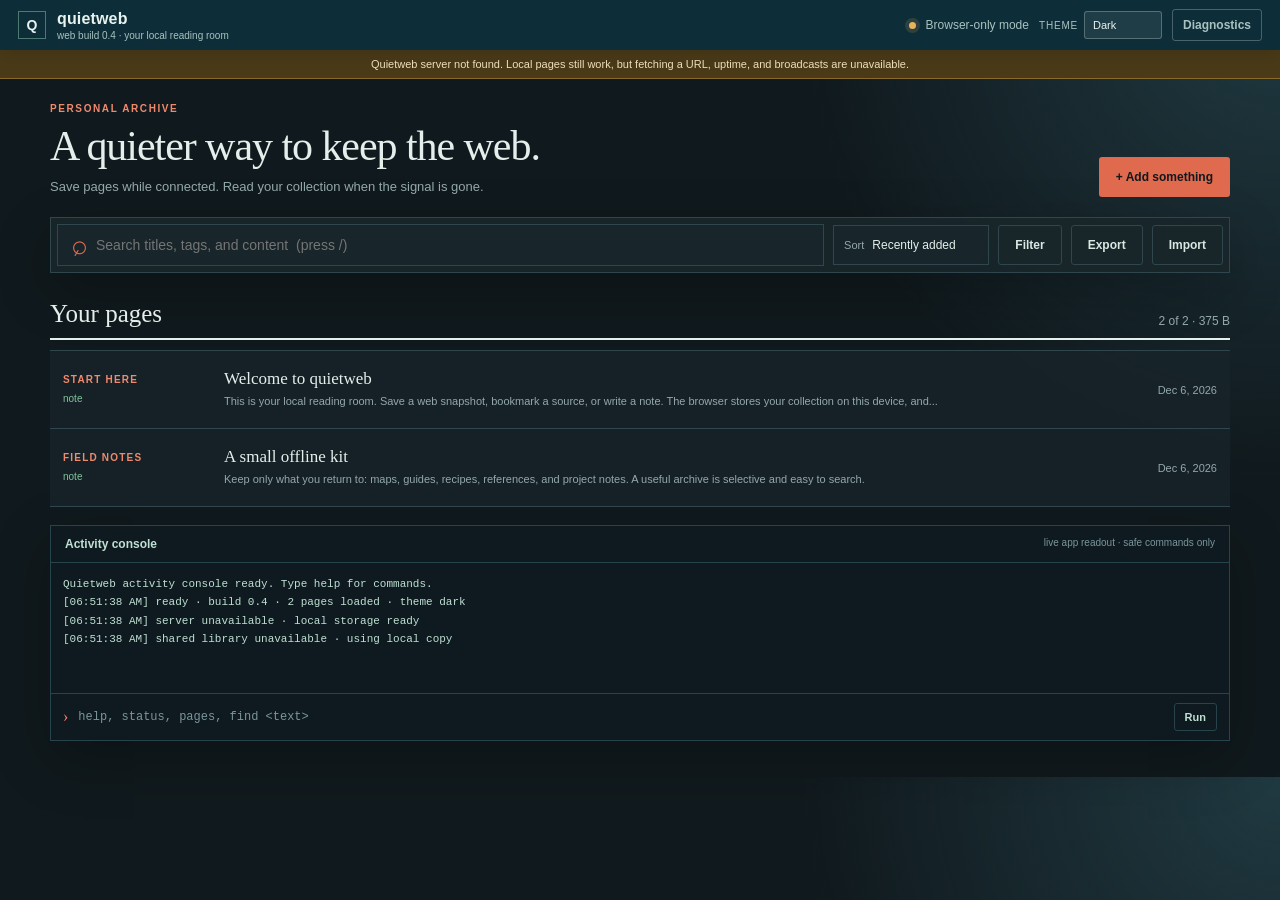
==== commit 0859f20c: "Make themes data instead of patch rules, and add System plus a fourth theme Teto defined twelve vari" ====
--- a/web/index.html
+++ b/web/index.html
@@ -23,7 +23,7 @@
     </a>
     <div class="header-actions">
       <span id="connectionState" class="connection"><i></i> Checking server...</span>
-      <label class="theme-picker"><span>Theme</span><select id="themeSelect" aria-label="Choose theme"><option value="dark">Dark</option><option value="light">Light</option><option value="teto">Teto SV</option></select></label>
+      <label class="theme-picker"><span>Theme</span><select id="themeSelect" aria-label="Choose theme"><option value="system">System</option><option value="dark">Dark</option><option value="light">Light</option><option value="teto">Teto SV</option><option value="wire">Nightwire</option></select></label>
       <button class="button header-button" data-view="diagnostics">Diagnostics</button>
       <button id="installButton" class="button subtle" hidden>Install app</button>
     </div>
--- a/web/styles.css
+++ b/web/styles.css
@@ -1,15 +1,49 @@
+/* Themes are data, not patch rules: every colour the app paints comes from a
+   token below, so a new theme is one block and nothing else. scripts/selftest.py
+   fails the build if a theme leaves any token undefined. */
 :root {
   --ink: #17262d;
   --muted: #71818a;
   --paper: #f3f0e8;
   --panel: #fffdf8;
   --line: #d9dfdc;
+  --line-strong: #aebfba;
+  --shadow: 0 18px 55px rgba(23, 38, 45, .08);
+  --glow: #e5eeeb;
   --blue: #173d48;
   --blue-soft: #e6efed;
+  --on-brand: #f8f7f1;
+  --on-brand-dim: #b6cbc9;
+  --on-brand-line: #a4cbc0;
   --coral: #d96045;
   --coral-dark: #a84434;
   --green: #4f8068;
-  --shadow: 0 18px 55px rgba(23, 38, 45, .08);
+  --on-accent: #ffffff;
+  --on-surface: #173d48;
+  --surface: rgba(255, 253, 248, .78);
+  --row: rgba(255, 253, 248, .45);
+  --row-hover: #edf4f0;
+  --dashed: #b9c8c4;
+  --drop-hover: #fff3eb;
+  --status-ok: #85c99e;
+  --status-warn: #e6b45c;
+  --status-bad: #e06a4e;
+  --status-idle: #8b9b9c;
+  --badge-bg: #edf7f0;
+  --badge-line: #a4c5b4;
+  --notice-bg: #f1cf82;
+  --notice-ink: #201b11;
+  --notice-line: #b88a3e;
+  --toast-bg: #e8f2ed;
+  --toast-line: #b9cbc3;
+  --toast-ink: #173d48;
+  --console-bg: #17262d;
+  --console-line: #31515a;
+  --console-ink: #bfe0d3;
+  --console-dim: #8ba7a5;
+  --console-accent: #ed876c;
+  --code-bg: #18252a;
+  --code-ink: #e9f1ee;
 }
 html[data-theme="dark"] {
   --ink: #e4eeeb;
@@ -17,12 +51,43 @@
   --paper: #10191d;
   --panel: #18252a;
   --line: #30464d;
+  --line-strong: #4c6870;
+  --shadow: 0 18px 55px rgba(0, 0, 0, .24);
+  --glow: #203941;
   --blue: #0d2d38;
   --blue-soft: #203b42;
+  --on-brand: #e8f3ef;
+  --on-brand-dim: #a8c2c0;
+  --on-brand-line: #4c7a72;
   --coral: #e06a4e;
   --coral-dark: #f18a6d;
   --green: #83c59c;
-  --shadow: 0 18px 55px rgba(0, 0, 0, .24);
+  --on-accent: #10191d;
+  --on-surface: #d8e8e3;
+  --surface: rgba(24, 37, 42, .92);
+  --row: rgba(24, 37, 42, .72);
+  --row-hover: #243b41;
+  --dashed: #3d565d;
+  --drop-hover: #24343a;
+  --status-ok: #85c99e;
+  --status-warn: #e6b45c;
+  --status-bad: #e06a4e;
+  --status-idle: #6c8189;
+  --badge-bg: #1d3a30;
+  --badge-line: #3f6b58;
+  --notice-bg: #4a3a18;
+  --notice-ink: #f3e2bd;
+  --notice-line: #8a6a2c;
+  --toast-bg: #1d3036;
+  --toast-line: #3f5d63;
+  --toast-ink: #dcece7;
+  --console-bg: #0e1a1f;
+  --console-line: #27434b;
+  --console-ink: #bfe0d3;
+  --console-dim: #7b969b;
+  --console-accent: #ed876c;
+  --code-bg: #0e1a1f;
+  --code-ink: #e9f1ee;
 }
 html[data-theme="teto"] {
   --ink: #351e31;
@@ -30,33 +95,106 @@
   --paper: #fff1f8;
   --panel: #fffafd;
   --line: #ecc5d9;
+  --line-strong: #d99cbd;
+  --shadow: 0 18px 55px rgba(138, 46, 99, .12);
+  --glow: #ffd9e9;
   --blue: #5d315f;
   --blue-soft: #f4dce9;
+  --on-brand: #fdeef6;
+  --on-brand-dim: #d8b4cd;
+  --on-brand-line: #a4719e;
   --coral: #d73571;
   --coral-dark: #a31e56;
   --green: #277d86;
-  --shadow: 0 18px 55px rgba(138, 46, 99, .12);
+  --on-accent: #ffffff;
+  --on-surface: #5d315f;
+  --surface: rgba(255, 250, 253, .82);
+  --row: rgba(255, 250, 253, .55);
+  --row-hover: #fbe4f0;
+  --dashed: #e3b3ce;
+  --drop-hover: #ffe6f2;
+  --status-ok: #3fa89b;
+  --status-warn: #e6a13f;
+  --status-bad: #e0455f;
+  --status-idle: #b394a8;
+  --badge-bg: #f7e6f0;
+  --badge-line: #d99cbd;
+  --notice-bg: #ffd9a8;
+  --notice-ink: #3a2410;
+  --notice-line: #c08a3e;
+  --toast-bg: #fce4f0;
+  --toast-line: #e3b3ce;
+  --toast-ink: #4a2440;
+  --console-bg: #2a1428;
+  --console-line: #4d2a48;
+  --console-ink: #f4c2de;
+  --console-dim: #a3799a;
+  --console-accent: #ff7ab0;
+  --code-bg: #2a1428;
+  --code-ink: #f7e2ee;
+}
+html[data-theme="wire"] {
+  --ink: #d3f7e4;
+  --muted: #6f8b83;
+  --paper: #07090b;
+  --panel: #0e1317;
+  --line: #1d2a2d;
+  --line-strong: #31474b;
+  --shadow: 0 18px 55px rgba(0, 0, 0, .5);
+  --glow: #0f2a22;
+  --blue: #0a1114;
+  --blue-soft: #142024;
+  --on-brand: #d3f7e4;
+  --on-brand-dim: #6f9b8c;
+  --on-brand-line: #2c6b4c;
+  --coral: #17c46f;
+  --coral-dark: #4dffa6;
+  --green: #35d0c0;
+  --on-accent: #04120b;
+  --on-surface: #d3f7e4;
+  --surface: rgba(14, 19, 23, .9);
+  --row: rgba(14, 19, 23, .7);
+  --row-hover: #16242a;
+  --dashed: #2a3c40;
+  --drop-hover: #142024;
+  --status-ok: #3ff09a;
+  --status-warn: #ffc857;
+  --status-bad: #ff4d6d;
+  --status-idle: #45585c;
+  --badge-bg: #0d2a1e;
+  --badge-line: #2c6b4c;
+  --notice-bg: #3a2e08;
+  --notice-ink: #ffe9a8;
+  --notice-line: #8a7020;
+  --toast-bg: #10201c;
+  --toast-line: #2c4a42;
+  --toast-ink: #d3f7e4;
+  --console-bg: #05080a;
+  --console-line: #19282c;
+  --console-ink: #57f0a8;
+  --console-dim: #4e6a6c;
+  --console-accent: #ff4d9d;
+  --code-bg: #05080a;
+  --code-ink: #d3f7e4;
 }
 * { box-sizing: border-box; }
 html { scroll-behavior: smooth; }
-body { margin: 0; color: var(--ink); background: radial-gradient(circle at top right, #e5eeeb 0, transparent 30rem), var(--paper); font-family: Georgia, "Times New Roman", serif; }
-html[data-theme="dark"] body { background: radial-gradient(circle at top right, #203941 0, transparent 30rem), var(--paper); }
-html[data-theme="teto"] body { background: radial-gradient(circle at top right, #ffd9e9 0, transparent 30rem), var(--paper); }
+body { margin: 0; color: var(--ink); background: radial-gradient(circle at top right, var(--glow) 0, transparent 30rem), var(--paper); font-family: Georgia, "Times New Roman", serif; }
 button, input, textarea, select { font: inherit; }
 button { cursor: pointer; }
-.site-header { position: sticky; top: 0; z-index: 10; display: flex; align-items: center; justify-content: space-between; gap: 20px; padding: 14px clamp(20px, 6vw, 84px); color: #f8f7f1; background: var(--blue); box-shadow: 0 5px 18px rgba(0, 0, 0, .12); }
+.site-header { position: sticky; top: 0; z-index: 10; display: flex; align-items: center; justify-content: space-between; gap: 20px; padding: 14px clamp(20px, 6vw, 84px); color: var(--on-brand); background: var(--blue); box-shadow: 0 5px 18px rgba(0, 0, 0, .12); }
 .brand { display: flex; align-items: center; gap: 11px; color: inherit; text-decoration: none; }
-.brand-mark { display: grid; place-items: center; width: 34px; height: 34px; border: 1px solid #a4cbc0; color: #d8f0e5; font: 700 17px "Trebuchet MS", sans-serif; }
+.brand-mark { display: grid; place-items: center; width: 34px; height: 34px; border: 1px solid var(--on-brand-line); color: var(--on-brand); font: 700 17px "Trebuchet MS", sans-serif; }
 .brand strong { display: block; font: 700 16px "Trebuchet MS", sans-serif; letter-spacing: .01em; }
-.brand small { display: block; margin-top: 2px; color: #b6cbc9; font: 11px "Trebuchet MS", sans-serif; }
+.brand small { display: block; margin-top: 2px; color: var(--on-brand-dim); font: 11px "Trebuchet MS", sans-serif; }
 .header-actions { display: flex; align-items: center; gap: 10px; }
-.connection { color: #cbe2d9; font: 12px "Trebuchet MS", sans-serif; white-space: nowrap; }
-.connection i { display: inline-block; width: 7px; height: 7px; margin-right: 6px; border-radius: 50%; background: #8b9b9c; }
-.connection.online i { background: #85c99e; box-shadow: 0 0 0 4px rgba(133, 201, 158, .15); }
-.connection.offline i { background: #e06a4e; box-shadow: 0 0 0 4px rgba(224, 106, 78, .15); }
-.connection.degraded i { background: #e6b45c; box-shadow: 0 0 0 4px rgba(230, 180, 92, .15); }
-.theme-picker { display: flex; align-items: center; gap: 6px; color: #cbe2d9; font: 10px "Trebuchet MS", sans-serif; text-transform: uppercase; letter-spacing: .08em; }
-.theme-picker select { padding: 7px 8px; border: 1px solid rgba(255,255,255,.25); border-radius: 3px; color: #e4eeeb; background: rgba(255,255,255,.08); font: 11px "Trebuchet MS", sans-serif; }
+.connection { color: var(--on-brand-dim); font: 12px "Trebuchet MS", sans-serif; white-space: nowrap; }
+.connection i { display: inline-block; width: 7px; height: 7px; margin-right: 6px; border-radius: 50%; background: var(--status-idle); }
+.connection.online i { background: var(--status-ok); box-shadow: 0 0 0 4px rgba(133, 201, 158, .15); }
+.connection.offline i { background: var(--status-bad); box-shadow: 0 0 0 4px rgba(224, 106, 78, .15); }
+.connection.degraded i { background: var(--status-warn); box-shadow: 0 0 0 4px rgba(230, 180, 92, .15); }
+.theme-picker { display: flex; align-items: center; gap: 6px; color: var(--on-brand-dim); font: 10px "Trebuchet MS", sans-serif; text-transform: uppercase; letter-spacing: .08em; }
+.theme-picker select { padding: 7px 8px; border: 1px solid rgba(255,255,255,.25); border-radius: 3px; color: var(--on-brand); background: rgba(255,255,255,.08); font: 11px "Trebuchet MS", sans-serif; }
 select { appearance: none; background-image: linear-gradient(45deg, transparent 50%, currentColor 50%), linear-gradient(135deg, currentColor 50%, transparent 50%); background-position: calc(100% - 10px) 50%, calc(100% - 6px) 50%; background-repeat: no-repeat; background-size: 4px 4px, 4px 4px; padding-right: 22px !important; }
 main { width: min(1240px, calc(100% - 32px)); margin: auto; padding: 34px 0 60px; }
 .view { display: none; animation: enter .35s ease both; }
@@ -70,37 +208,37 @@
 h2 { margin: 0; font-size: 25px; font-weight: 400; }
 .button { border: 1px solid transparent; border-radius: 3px; padding: 12px 16px; font: 700 12px "Trebuchet MS", sans-serif; transition: transform .15s, background .15s, border-color .15s; }
 .button:hover { transform: translateY(-1px); }
-.button.accent { color: white; background: var(--coral); }
+.button.accent { color: var(--on-accent); background: var(--coral); }
 .button.accent:hover { background: var(--coral-dark); }
-.button.subtle { color: var(--blue); border-color: var(--line); background: rgba(255, 253, 248, .75); }
-.button.subtle:hover { border-color: #aebfba; background: var(--blue-soft); }
-.button.header-button { padding: 8px 10px; border-color: rgba(255,255,255,.25); color: #d7e8e2; background: transparent; }
-.button.header-button:hover { border-color: #a4cbc0; background: rgba(255,255,255,.08); }
+.button.subtle { color: var(--on-surface); border-color: var(--line); background: var(--surface); }
+.button.subtle:hover { border-color: var(--line-strong); background: var(--blue-soft); }
+.button.header-button { padding: 8px 10px; border-color: rgba(255,255,255,.25); color: var(--on-brand-dim); background: transparent; }
+.button.header-button:hover { border-color: var(--on-brand-line); background: rgba(255,255,255,.08); }
 .button.text-button { padding-right: 0; padding-left: 0; color: var(--muted); background: transparent; }
-.control-bar { display: flex; flex-wrap: wrap; gap: 9px; align-items: center; padding: 9px; border: 1px solid var(--line); background: rgba(255, 253, 248, .78); box-shadow: var(--shadow); }
+.control-bar { display: flex; flex-wrap: wrap; gap: 9px; align-items: center; padding: 9px; border: 1px solid var(--line); background: var(--surface); box-shadow: var(--shadow); }
 .search-box { display: flex; align-items: center; flex: 1 1 330px; gap: 9px; padding: 0 12px; border: 1px solid var(--line); background: var(--panel); }
 .search-box span { color: var(--coral); font: 28px Georgia, serif; line-height: 1; transform: rotate(-15deg); }
 .search-box input { width: 100%; padding: 12px 0; border: 0; outline: 0; color: var(--ink); background: transparent; font: 14px "Trebuchet MS", sans-serif; }
 .select-box { display: flex; align-items: center; gap: 8px; padding: 0 10px; border: 1px solid var(--line); background: var(--panel); color: var(--muted); font: 11px "Trebuchet MS", sans-serif; }
 .select-box select { padding: 12px 0; border: 0; outline: 0; color: var(--ink); background: transparent; font: 12px "Trebuchet MS", sans-serif; }
-.filter-panel { display: flex; flex-wrap: wrap; gap: 7px; margin: 9px 0 0; padding: 10px; border: 1px solid var(--line); background: rgba(255, 253, 248, .78); }
+.filter-panel { display: flex; flex-wrap: wrap; gap: 7px; margin: 9px 0 0; padding: 10px; border: 1px solid var(--line); background: var(--surface); }
 .filter-chip { padding: 7px 10px; border: 1px solid var(--line); border-radius: 99px; color: var(--muted); background: transparent; font: 11px "Trebuchet MS", sans-serif; }
-.filter-chip.active, .filter-chip:hover { border-color: var(--blue); color: white; background: var(--blue); }
+.filter-chip.active, .filter-chip:hover { border-color: var(--blue); color: var(--on-brand); background: var(--blue); }
 .filter-chip { transition: color .15s, border-color .15s, background .15s; }
 .library-heading { display: flex; justify-content: space-between; align-items: end; margin: 27px 0 10px; padding-bottom: 10px; border-bottom: 2px solid var(--ink); }
 .muted { color: var(--muted); font: 12px "Trebuchet MS", sans-serif; }
 .page-list { border-top: 1px solid var(--line); }
-.page-row { display: grid; grid-template-columns: 145px minmax(0, 1fr) 100px; gap: 16px; align-items: center; min-height: 96px; padding: 14px 16px; border-bottom: 1px solid var(--line); background: rgba(255, 253, 248, .45); cursor: pointer; transition: background .15s, padding .15s; }
-.page-row:hover { padding-left: 25px; background: #edf4f0; }
+.page-row { display: grid; grid-template-columns: 145px minmax(0, 1fr) 100px; gap: 16px; align-items: center; min-height: 96px; padding: 14px 16px; border-bottom: 1px solid var(--line); background: var(--row); cursor: pointer; transition: background .15s, padding .15s; }
+.page-row:hover { padding-left: 25px; background: var(--row-hover); }
 .page-row-tag { color: var(--coral-dark); font: 700 10px "Trebuchet MS", sans-serif; letter-spacing: .12em; text-transform: uppercase; }
 .page-row h3 { margin: 0 0 5px; font-size: 20px; font-weight: 400; }
 .page-row p { margin: 0; color: var(--muted); font: 13px/1.45 "Trebuchet MS", sans-serif; }
 .page-row-date { color: var(--muted); font: 11px "Trebuchet MS", sans-serif; text-align: right; }
 .row-type { display: inline-block; margin-top: 8px; color: var(--green); font: 10px "Trebuchet MS", sans-serif; }
-.empty-state { padding: 75px 25px; border: 1px dashed #b9c8c4; color: var(--muted); text-align: center; }
+.empty-state { padding: 75px 25px; border: 1px dashed var(--dashed); color: var(--muted); text-align: center; }
 .empty-state strong { display: block; margin-bottom: 8px; color: var(--ink); font-size: 22px; font-weight: 400; }
 .entry-layout { display: grid; grid-template-columns: minmax(0, 1fr) 280px; gap: 28px; align-items: start; }
-.panel, .tip, .dropzone { border: 1px solid var(--line); background: rgba(255, 253, 248, .82); box-shadow: var(--shadow); }
+.panel, .tip, .dropzone { border: 1px solid var(--line); background: var(--surface); box-shadow: var(--shadow); }
 .entry-main { padding: clamp(22px, 4vw, 38px); }
 .entry-main label { display: block; margin-bottom: 18px; color: var(--muted); font: 700 10px "Trebuchet MS", sans-serif; letter-spacing: .08em; text-transform: uppercase; }
 .label-note { font-weight: 400; letter-spacing: 0; }
@@ -116,37 +254,29 @@
 .tip h2 { margin: 12px 0 8px; font-size: 21px; }
 .tip p { margin: 0; color: var(--muted); font: 13px/1.55 "Trebuchet MS", sans-serif; }
 .dropzone { display: grid; place-items: center; min-height: 160px; padding: 22px; border-style: dashed; color: var(--muted); text-align: center; cursor: pointer; }
-.dropzone:hover, .dropzone.dragging { border-color: var(--coral); background: #fff3eb; }
+.dropzone:hover, .dropzone.dragging { border-color: var(--coral); background: var(--drop-hover); }
 .dropzone strong { display: block; color: var(--ink); font: 15px Georgia, serif; }
 .dropzone span { display: block; margin-top: 7px; font: 11px "Trebuchet MS", sans-serif; }
 .reader-top { display: flex; justify-content: space-between; align-items: center; gap: 16px; margin-bottom: 35px; }
-.back-link { padding: 0; border: 0; color: var(--blue); background: transparent; font: 700 12px "Trebuchet MS", sans-serif; }
+.back-link { padding: 0; border: 0; color: var(--on-surface); background: transparent; font: 700 12px "Trebuchet MS", sans-serif; }
 .reader-actions { display: flex; flex-wrap: wrap; gap: 8px; }
 .reader-heading { max-width: 850px; margin-bottom: 35px; }
 .reader-heading h1 { font-size: clamp(34px, 5vw, 58px); }
 .reader-body { max-width: 850px; min-height: 180px; padding: clamp(24px, 5vw, 58px); border: 1px solid var(--line); background: var(--panel); box-shadow: var(--shadow); white-space: pre-wrap; font-size: 18px; line-height: 1.75; }
-.reader-body.code { overflow-x: auto; color: #e9f1ee; background: #18252a; font: 14px/1.65 Consolas, "Courier New", monospace; white-space: pre; }
+.reader-body.code { overflow-x: auto; color: var(--code-ink); background: var(--code-bg); font: 14px/1.65 Consolas, "Courier New", monospace; white-space: pre; }
 .reader-body iframe { display: block; width: calc(100% + 2 * clamp(24px, 5vw, 58px)); min-height: 650px; margin: calc(-1 * clamp(24px, 5vw, 58px)); border: 0; background: white; }
 .reader-source { display: block; margin-top: 25px; overflow-wrap: anywhere; color: var(--muted); font: 12px/1.5 "Trebuchet MS", sans-serif; }
 .reader-source a { color: var(--coral-dark); }
-.toast { position: fixed; right: 22px; bottom: 22px; z-index: 5; max-width: 330px; padding: 13px 16px; border: 1px solid #b9cbc3; color: var(--blue-dark); background: #e8f2ed; box-shadow: var(--shadow); font: 12px "Trebuchet MS", sans-serif; opacity: 0; transform: translateY(12px); pointer-events: none; transition: opacity .2s, transform .2s; }
+.toast { position: fixed; right: 22px; bottom: 22px; z-index: 5; max-width: 330px; padding: 13px 16px; border: 1px solid var(--toast-line); color: var(--toast-ink); background: var(--toast-bg); box-shadow: var(--shadow); font: 12px "Trebuchet MS", sans-serif; opacity: 0; transform: translateY(12px); pointer-events: none; transition: opacity .2s, transform .2s; }
 .toast.show { opacity: 1; transform: none; }
-html[data-theme="dark"] .control-bar, html[data-theme="dark"] .filter-panel { background: rgba(24, 37, 42, .92); }
-html[data-theme="dark"] .search-box, html[data-theme="dark"] .select-box { border-color: var(--line); background: #18252a; }
-html[data-theme="dark"] .button.subtle { color: #d8e8e3; border-color: #4c6870; background: #22363c; }
-html[data-theme="dark"] .button.subtle:hover { background: #2d4a52; }
-html[data-theme="dark"] .page-row { background: rgba(24, 37, 42, .72); }
-html[data-theme="dark"] .page-row:hover { background: #243b41; }
-html[data-theme="dark"] .filter-chip { color: #b6c8c8; border-color: #4c6870; }
-html[data-theme="dark"] .filter-chip.active, html[data-theme="dark"] .filter-chip:hover { color: #102025; background: #a9d0c1; }
-.announcement { padding: 10px 20px; color: #fceee8; background: var(--coral-dark); text-align: center; font: 12px "Trebuchet MS", sans-serif; }
-.server-notice { padding: 8px 20px; color: #201b11; border-bottom: 1px solid #b88a3e; background: #f1cf82; text-align: center; font: 11px "Trebuchet MS", sans-serif; }
+.announcement { padding: 10px 20px; color: var(--on-accent); background: var(--coral-dark); text-align: center; font: 12px "Trebuchet MS", sans-serif; }
+.server-notice { padding: 8px 20px; color: var(--notice-ink); border-bottom: 1px solid var(--notice-line); background: var(--notice-bg); text-align: center; font: 11px "Trebuchet MS", sans-serif; }
 .admin-panel { max-width: 760px; margin-top: 28px; padding: 22px; }
 .admin-heading { display: flex; justify-content: space-between; align-items: start; gap: 20px; }
 .admin-heading .kicker { margin-bottom: 6px; }
 .admin-heading h2 { font-size: 22px; }
 .server-badge { padding: 6px 9px; color: var(--muted); border: 1px solid var(--line); border-radius: 99px; font: 10px "Trebuchet MS", sans-serif; }
-.server-badge.online { color: var(--green); border-color: #a4c5b4; background: #edf7f0; }
+.server-badge.online { color: var(--green); border-color: var(--badge-line); background: var(--badge-bg); }
 .server-stats { display: grid; grid-template-columns: repeat(3, 1fr); gap: 1px; margin: 20px 0; background: var(--line); }
 .server-stats div { padding: 13px; background: var(--panel); }
 .server-stats span { display: block; color: var(--muted); font: 10px "Trebuchet MS", sans-serif; text-transform: uppercase; letter-spacing: .08em; }
@@ -161,19 +291,19 @@
 .test-result { display: grid; grid-template-columns: 28px 1fr auto; gap: 12px; align-items: center; padding: 15px 17px; border: 1px solid var(--line); background: var(--panel); box-shadow: 0 8px 24px rgba(23,38,45,.04); }
 .test-result.pass { border-left: 3px solid var(--green); }
 .test-result.fail { border-left: 3px solid var(--coral); }
-.test-icon { display: grid; place-items: center; width: 22px; height: 22px; border-radius: 50%; color: white; background: var(--green); font: 700 12px "Trebuchet MS", sans-serif; }
+.test-icon { display: grid; place-items: center; width: 22px; height: 22px; border-radius: 50%; color: var(--on-accent); background: var(--green); font: 700 12px "Trebuchet MS", sans-serif; }
 .test-result.fail .test-icon { background: var(--coral); }
 .test-result strong { display: block; font-size: 16px; font-weight: 400; }
 .test-result p { margin: 4px 0 0; color: var(--muted); font: 12px/1.4 "Trebuchet MS", sans-serif; }
 .test-time { color: var(--muted); font: 11px "Trebuchet MS", sans-serif; }
-.console { max-width: 100%; margin-top: 24px; overflow: hidden; border: 1px solid #253e46; background: #17262d; box-shadow: var(--shadow); }
-.console-head { display: flex; justify-content: space-between; padding: 11px 14px; color: #c9e3da; border-bottom: 1px solid #31515a; font: 12px "Trebuchet MS", sans-serif; }
-.console-head span { color: #8ba7a5; font-size: 10px; }
-.console pre { min-height: 190px; max-height: 320px; margin: 0; padding: 16px; overflow: auto; color: #bfe0d3; font: 12px/1.65 Consolas, "Courier New", monospace; white-space: pre-wrap; }
-.console-form { display: flex; align-items: center; gap: 8px; padding: 9px 12px; border-top: 1px solid #31515a; color: #ed876c; }
-.console-form input { flex: 1; min-width: 0; border: 0; outline: 0; color: #e9f4ef; background: transparent; font: 12px Consolas, "Courier New", monospace; }
-.console-form input::placeholder { color: #68838a; }
-.console-form .button { padding: 7px 10px; color: #c9e3da; border-color: #47717a; background: transparent; font-size: 11px; }
+.console { max-width: 100%; margin-top: 24px; overflow: hidden; border: 1px solid var(--console-line); background: var(--console-bg); box-shadow: var(--shadow); }
+.console-head { display: flex; justify-content: space-between; padding: 11px 14px; color: var(--console-ink); border-bottom: 1px solid var(--console-line); font: 12px "Trebuchet MS", sans-serif; }
+.console-head span { color: var(--console-dim); font-size: 10px; }
+.console pre { min-height: 190px; max-height: 320px; margin: 0; padding: 16px; overflow: auto; color: var(--console-ink); font: 12px/1.65 Consolas, "Courier New", monospace; white-space: pre-wrap; }
+.console-form { display: flex; align-items: center; gap: 8px; padding: 9px 12px; border-top: 1px solid var(--console-line); color: var(--console-accent); }
+.console-form input { flex: 1; min-width: 0; border: 0; outline: 0; color: var(--code-ink); background: transparent; font: 12px Consolas, "Courier New", monospace; }
+.console-form input::placeholder { color: var(--console-dim); }
+.console-form .button { padding: 7px 10px; color: var(--console-ink); border-color: var(--console-line); background: transparent; font-size: 11px; }
 /* Compact workbench proportions. */
 main { width: min(1180px, calc(100% - 24px)); padding: 24px 0 36px; }
 .site-header { padding: 9px 18px; }
@@ -204,15 +334,14 @@
 .page-row-tag:hover { color: var(--coral); text-decoration: underline; }
 
 .button.danger { color: var(--coral-dark); }
-.button.danger:hover { color: white; border-color: var(--coral); background: var(--coral); }
-html[data-theme="dark"] .button.subtle.danger { color: #f3a794; }
+.button.danger:hover { color: var(--on-accent); border-color: var(--coral); background: var(--coral); }
 .button:disabled { opacity: .5; cursor: progress; transform: none; }
 
 .empty-state .button { margin-top: 18px; }
 
 /* Warnings are not failures: an iPad on a LAN address is a supported setup. */
-.test-result.warn { border-left: 3px solid #d9a441; }
-.test-result.warn .test-icon { background: #d9a441; }
+.test-result.warn { border-left: 3px solid var(--status-warn); }
+.test-result.warn .test-icon { background: var(--status-warn); }
 
 .announcement { display: flex; align-items: center; justify-content: center; gap: 14px; }
 .announcement-dismiss { padding: 0 4px; color: inherit; border: 0; background: transparent; font-size: 16px; line-height: 1; opacity: .75; }
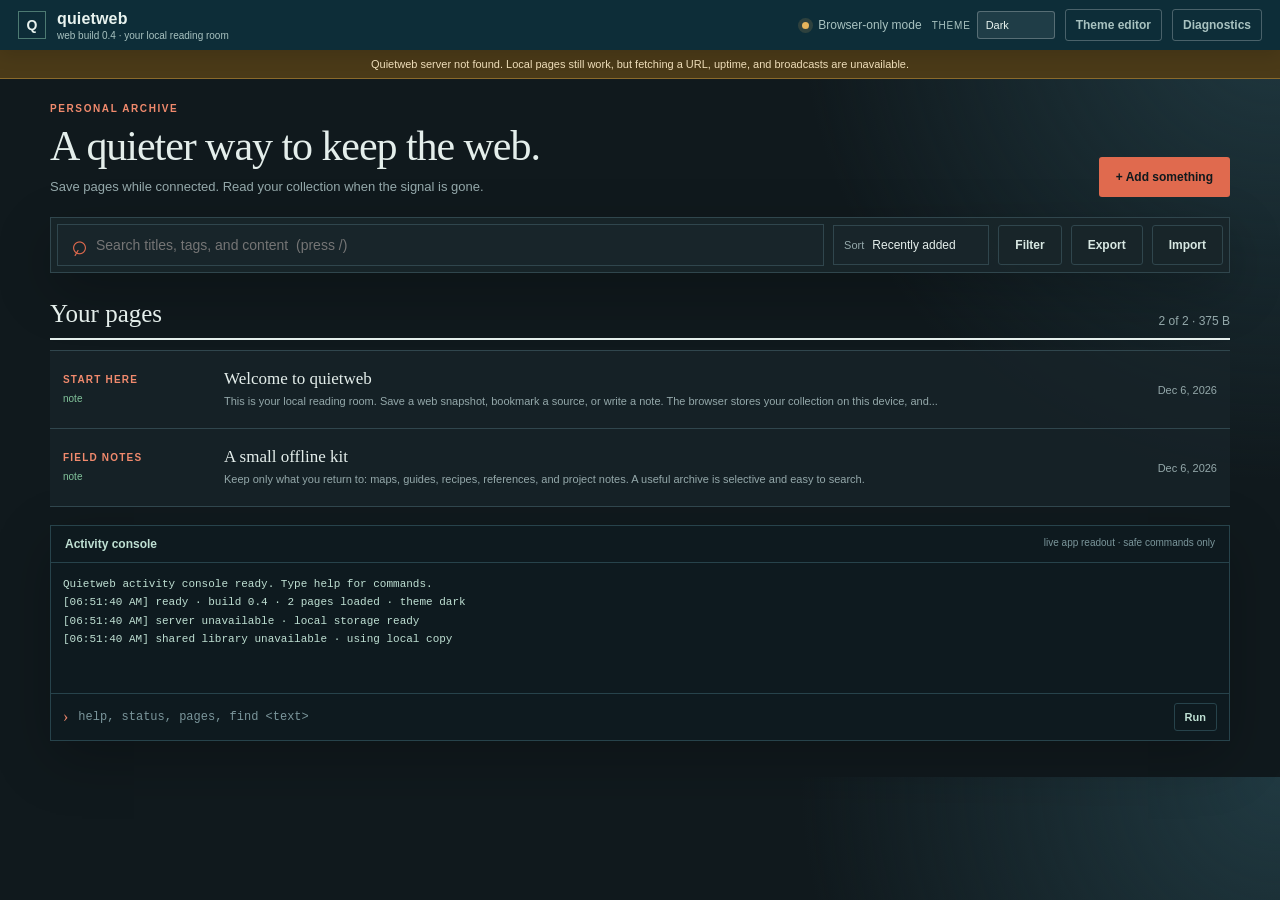
==== commit cad32213: "Add a theme editor so palettes are authored in the app, not guessed in the CSS Two attempts at Teto'" ====
--- a/web/index.html
+++ b/web/index.html
@@ -24,7 +24,7 @@
     <div class="header-actions">
       <span id="connectionState" class="connection"><i></i> Checking server...</span>
       <label class="theme-picker"><span>Theme</span><select id="themeSelect" aria-label="Choose theme"><option value="system">System</option><option value="dark">Dark</option><option value="light">Light</option><option value="teto">Teto SV</option><option value="wire">Nightwire</option></select></label>
-      <button class="button header-button" data-view="diagnostics">Diagnostics</button>
+      <button id="editThemeButton" class="button header-button" type="button" title="Theme editor">Theme editor</button><button class="button header-button" data-view="diagnostics">Diagnostics</button>
       <button id="installButton" class="button subtle" hidden>Install app</button>
     </div>
   </header>
@@ -115,6 +115,34 @@
       </section>
     </section>
 
+    <section id="themesView" class="view" aria-labelledby="themesHeading">
+      <div class="view-intro compact">
+        <div>
+          <p class="kicker">Theme editor</p>
+          <h1 id="themesHeading">Make it yours.</h1>
+          <p class="lede">Start from a built-in theme, change any of the 49 colours, and watch the whole app repaint as you type.</p>
+        </div>
+        <button class="button subtle" data-view="library">Back to library</button>
+      </div>
+
+      <div class="theme-toolbar panel">
+        <label>Start from<select id="themeBase"><option value="dark">Dark</option><option value="light">Light</option><option value="teto">Teto SV</option><option value="wire">Nightwire</option></select></label>
+        <label>Name<input id="themeName" maxlength="40" placeholder="Teto, properly" autocomplete="off"></label>
+        <div class="theme-actions">
+          <button id="saveThemeButton" class="button accent" type="button">Save</button>
+          <button id="resetThemeButton" class="button subtle" type="button">Revert</button>
+          <button id="exportThemeButton" class="button subtle" type="button">Export</button>
+          <button id="importThemeButton" class="button subtle" type="button">Import</button>
+          <button id="copyThemeCssButton" class="button subtle" type="button">Copy CSS</button>
+          <button id="deleteThemeButton" class="button subtle danger" type="button">Delete</button>
+          <input id="themeFileInput" type="file" accept="application/json,.json" hidden>
+        </div>
+      </div>
+      <p id="themeStatus" class="form-status" role="status"></p>
+      <div id="contrastReport" class="contrast-report" aria-label="Readability of the current palette"></div>
+      <div id="tokenEditor" class="token-editor"></div>
+    </section>
+
     <section class="console" aria-label="Quietweb activity console">
       <div class="console-head"><strong>Activity console</strong><span id="consoleMode">live app readout · safe commands only</span></div>
       <pre id="consoleOutput">Quietweb activity console ready. Type help for commands.</pre>
@@ -128,6 +156,7 @@
       <dt>/</dt><dd>Search</dd>
       <dt>n</dt><dd>New entry</dd>
       <dt>e</dt><dd>Edit the open page</dd>
+      <dt>t</dt><dd>Theme editor</dd>
       <dt>d</dt><dd>Diagnostics</dd>
       <dt>Esc</dt><dd>Back to library</dd>
       <dt>?</dt><dd>Toggle this panel</dd>
--- a/web/styles.css
+++ b/web/styles.css
@@ -44,6 +44,13 @@
   --console-accent: #ed876c;
   --code-bg: #18252a;
   --code-ink: #e9f1ee;
+  --syn-comment: #6f8b8a;
+  --syn-string: #9ad9a5;
+  --syn-number: #f0b46a;
+  --syn-keyword: #7fc4e8;
+  --syn-builtin: #d9a0e0;
+  --syn-function: #f0e08a;
+  --syn-punct: #b8ccc8;
 }
 html[data-theme="dark"] {
   --ink: #e4eeeb;
@@ -88,50 +95,64 @@
   --console-accent: #ed876c;
   --code-bg: #0e1a1f;
   --code-ink: #e9f1ee;
+  --syn-comment: #6b8790;
+  --syn-string: #a6e3b4;
+  --syn-number: #f5bd78;
+  --syn-keyword: #8ed0f0;
+  --syn-builtin: #e0aee6;
+  --syn-function: #f5e79a;
+  --syn-punct: #c2d6d2;
 }
 html[data-theme="teto"] {
-  --ink: #351e31;
-  --muted: #806477;
-  --paper: #fff1f8;
-  --panel: #fffafd;
-  --line: #ecc5d9;
-  --line-strong: #d99cbd;
-  --shadow: 0 18px 55px rgba(138, 46, 99, .12);
-  --glow: #ffd9e9;
-  --blue: #5d315f;
-  --blue-soft: #f4dce9;
-  --on-brand: #fdeef6;
-  --on-brand-dim: #d8b4cd;
-  --on-brand-line: #a4719e;
-  --coral: #d73571;
-  --coral-dark: #a31e56;
-  --green: #277d86;
-  --on-accent: #ffffff;
-  --on-surface: #5d315f;
-  --surface: rgba(255, 250, 253, .82);
-  --row: rgba(255, 250, 253, .55);
-  --row-hover: #fbe4f0;
-  --dashed: #e3b3ce;
-  --drop-hover: #ffe6f2;
-  --status-ok: #3fa89b;
-  --status-warn: #e6a13f;
-  --status-bad: #e0455f;
-  --status-idle: #b394a8;
-  --badge-bg: #f7e6f0;
-  --badge-line: #d99cbd;
-  --notice-bg: #ffd9a8;
-  --notice-ink: #3a2410;
-  --notice-line: #c08a3e;
-  --toast-bg: #fce4f0;
-  --toast-line: #e3b3ce;
-  --toast-ink: #4a2440;
-  --console-bg: #2a1428;
-  --console-line: #4d2a48;
-  --console-ink: #f4c2de;
-  --console-dim: #a3799a;
-  --console-accent: #ff7ab0;
-  --code-bg: #2a1428;
-  --code-ink: #f7e2ee;
+  --ink: #f2e9e6;
+  --muted: #9c8f8d;
+  --paper: #13100f;
+  --panel: #1d1817;
+  --line: #352c2b;
+  --line-strong: #52403f;
+  --shadow: 0 18px 55px rgba(0, 0, 0, .45);
+  --glow: #3a1315;
+  --blue: #1c1211;
+  --blue-soft: #2b1c1b;
+  --on-brand: #f5e9e7;
+  --on-brand-dim: #b09a97;
+  --on-brand-line: #8c3a38;
+  --coral: #d81f2a;
+  --coral-dark: #ff5a5f;
+  --green: #cf8e88;
+  --on-accent: #fff5f4;
+  --on-surface: #f2e9e6;
+  --surface: rgba(29, 24, 23, .9);
+  --row: rgba(29, 24, 23, .7);
+  --row-hover: #2a2120;
+  --dashed: #4a3b3a;
+  --drop-hover: #2b1c1b;
+  --status-ok: #6fce8f;
+  --status-warn: #e0b45c;
+  --status-bad: #ff5a5f;
+  --status-idle: #6b5b5a;
+  --badge-bg: #2a1a1a;
+  --badge-line: #6b3330;
+  --notice-bg: #4a2a10;
+  --notice-ink: #ffe0b8;
+  --notice-line: #8a5a20;
+  --toast-bg: #241a19;
+  --toast-line: #4a3634;
+  --toast-ink: #f2e9e6;
+  --console-bg: #0e0b0b;
+  --console-line: #2e2322;
+  --console-ink: #e8c9c5;
+  --console-dim: #8a7573;
+  --console-accent: #ff5a5f;
+  --code-bg: #0e0b0b;
+  --code-ink: #f2e9e6;
+  --syn-comment: #8a7573;
+  --syn-string: #e8a9a4;
+  --syn-number: #f0b46a;
+  --syn-keyword: #ff7a80;
+  --syn-builtin: #d9a0a8;
+  --syn-function: #f5d8c4;
+  --syn-punct: #c9b8b5;
 }
 html[data-theme="wire"] {
   --ink: #d3f7e4;
@@ -176,6 +197,13 @@
   --console-accent: #ff4d9d;
   --code-bg: #05080a;
   --code-ink: #d3f7e4;
+  --syn-comment: #4e6a6c;
+  --syn-string: #3ff09a;
+  --syn-number: #ffc857;
+  --syn-keyword: #57f0a8;
+  --syn-builtin: #ff4d9d;
+  --syn-function: #8ef0d8;
+  --syn-punct: #6f8b83;
 }
 * { box-sizing: border-box; }
 html { scroll-behavior: smooth; }
@@ -320,6 +348,49 @@
 .console pre { min-height: 130px; max-height: 220px; padding: 12px; font-size: 11px; }
 @media (max-width: 760px) { main { width: min(100% - 28px, 1160px); padding-top: 28px; } .site-header { padding: 13px 14px; } .connection { display: none; } .header-button { display: none; } .view-intro { display: block; margin-bottom: 24px; } .view-intro .button { margin-top: 18px; } .control-bar { display: grid; grid-template-columns: 1fr; } .select-box { justify-content: space-between; } .page-row { grid-template-columns: 1fr 86px; gap: 7px 16px; } .page-row-tag { grid-column: 1 / -1; } .page-row h3, .page-row p { grid-column: 1; } .page-row-date { grid-column: 2; grid-row: 2 / span 2; } .entry-layout { grid-template-columns: 1fr; } .two-up { grid-template-columns: 1fr; gap: 0; } .reader-top { align-items: flex-start; flex-direction: column; margin-bottom: 28px; } .reader-body iframe { min-height: 520px; } .test-result { grid-template-columns: 28px 1fr; } .test-time { grid-column: 2; } .server-stats { grid-template-columns: 1fr; } .admin-form { grid-template-columns: 1fr; } }
 
+/* ------------------------------------------------ syntax highlighting */
+
+.syn-comment { color: var(--syn-comment); font-style: italic; }
+.syn-string { color: var(--syn-string); }
+.syn-number { color: var(--syn-number); }
+.syn-keyword { color: var(--syn-keyword); }
+.syn-builtin { color: var(--syn-builtin); }
+.syn-function, .syn-attr { color: var(--syn-function); }
+.syn-tag { color: var(--syn-keyword); }
+.syn-punct { color: var(--syn-punct); }
+.code-language { display: inline-block; margin-left: 8px; padding: 1px 7px; border: 1px solid var(--line); border-radius: 99px; color: var(--muted); font: 10px "Trebuchet MS", sans-serif; letter-spacing: .06em; text-transform: uppercase; }
+
+/* ---------------------------------------------------------- theme editor */
+
+.theme-toolbar { display: flex; flex-wrap: wrap; align-items: end; gap: 14px; padding: 16px 18px; }
+.theme-toolbar label { display: block; color: var(--muted); font: 700 10px "Trebuchet MS", sans-serif; letter-spacing: .08em; text-transform: uppercase; }
+.theme-toolbar select, .theme-toolbar input { display: block; margin-top: 6px; padding: 10px; border: 1px solid var(--line); border-radius: 3px; outline: 0; color: var(--ink); background: var(--panel); font: 13px "Trebuchet MS", sans-serif; }
+.theme-toolbar input { min-width: 200px; }
+.theme-actions { display: flex; flex-wrap: wrap; gap: 8px; margin-left: auto; }
+
+.contrast-report { display: flex; flex-wrap: wrap; gap: 7px; margin: 16px 0 20px; }
+.contrast-chip { padding: 5px 10px; border: 1px solid var(--line); border-radius: 99px; color: var(--muted); background: var(--panel); font: 11px "Trebuchet MS", sans-serif; }
+.contrast-chip.pass { color: var(--green); border-color: var(--badge-line); background: var(--badge-bg); }
+.contrast-chip.warn { color: var(--status-warn); border-color: var(--status-warn); }
+.contrast-chip.fail { color: var(--on-accent); border-color: var(--status-bad); background: var(--status-bad); }
+
+.token-editor { display: grid; grid-template-columns: repeat(auto-fill, minmax(320px, 1fr)); gap: 16px; }
+.token-group { margin: 0; padding: 14px 16px 16px; border: 1px solid var(--line); background: var(--surface); box-shadow: var(--shadow); }
+.token-group legend { padding: 0 7px; color: var(--coral-dark); font: 700 10px "Trebuchet MS", sans-serif; letter-spacing: .14em; text-transform: uppercase; }
+.token-row { display: grid; grid-template-columns: 1fr 34px 132px; gap: 9px; align-items: center; margin-top: 8px; color: var(--muted); font: 11px Consolas, "Courier New", monospace; }
+.token-row input[type="text"] { min-width: 0; padding: 7px 8px; border: 1px solid var(--line); border-radius: 3px; outline: 0; color: var(--ink); background: var(--panel); font: 11px Consolas, "Courier New", monospace; }
+.token-row input[type="color"] { width: 34px; height: 30px; padding: 2px; border: 1px solid var(--line); border-radius: 3px; background: var(--panel); cursor: pointer; }
+.token-swatch { display: block; width: 34px; height: 30px; border: 1px solid var(--line); border-radius: 3px; }
+.token-row input:focus { border-color: var(--coral); }
+
+@media (max-width: 760px) {
+  .theme-actions { margin-left: 0; }
+  .theme-toolbar input { min-width: 0; width: 100%; }
+  .token-editor { grid-template-columns: 1fr; }
+  .token-row { grid-template-columns: 1fr 44px 110px; }
+  .token-row input[type="color"], .token-swatch { width: 44px; height: 40px; }
+}
+
 /* --------------------------------------------------- build 0.4 additions */
 
 /* Several panels are toggled with the hidden attribute, whose UA display:none
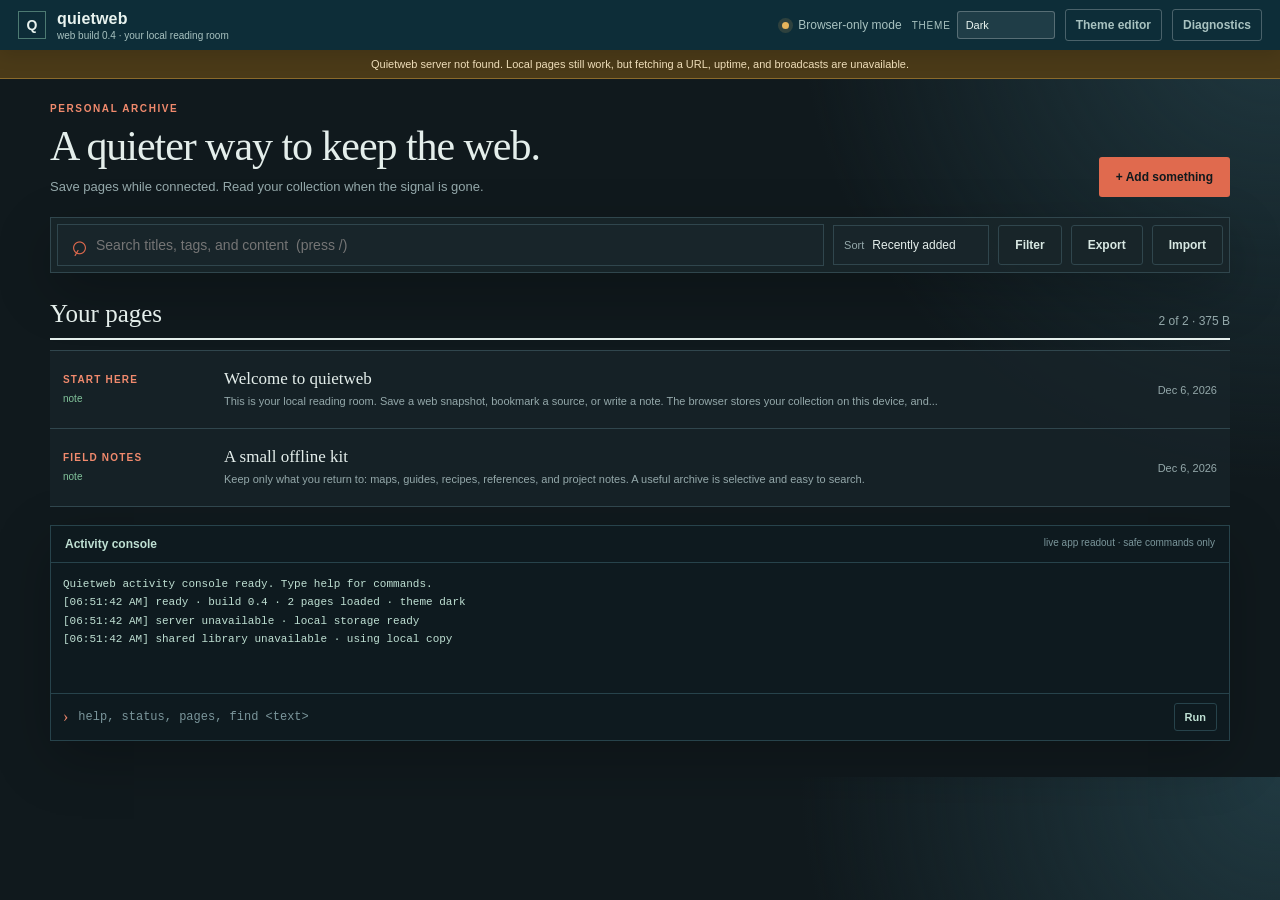
==== commit 87bf8775: "Add a dark Teto SV theme and close two drift gaps it exposed Teto now ships as a pair from the same " ====
--- a/web/index.html
+++ b/web/index.html
@@ -23,7 +23,7 @@
     </a>
     <div class="header-actions">
       <span id="connectionState" class="connection"><i></i> Checking server...</span>
-      <label class="theme-picker"><span>Theme</span><select id="themeSelect" aria-label="Choose theme"><option value="system">System</option><option value="dark">Dark</option><option value="light">Light</option><option value="teto">Teto SV</option><option value="wire">Nightwire</option></select></label>
+      <label class="theme-picker"><span>Theme</span><select id="themeSelect" aria-label="Choose theme"><option value="system">System</option><option value="dark">Dark</option><option value="light">Light</option><option value="teto">Teto SV Light</option><option value="teto-dark">Teto SV Dark</option><option value="wire">Nightwire</option></select></label>
       <button id="editThemeButton" class="button header-button" type="button" title="Theme editor">Theme editor</button><button class="button header-button" data-view="diagnostics">Diagnostics</button>
       <button id="installButton" class="button subtle" hidden>Install app</button>
     </div>
@@ -126,7 +126,7 @@
       </div>
 
       <div class="theme-toolbar panel">
-        <label>Start from<select id="themeBase"><option value="dark">Dark</option><option value="light">Light</option><option value="teto">Teto SV</option><option value="wire">Nightwire</option></select></label>
+        <label>Start from<select id="themeBase"><option value="dark">Dark</option><option value="light">Light</option><option value="teto">Teto SV Light</option><option value="teto-dark">Teto SV Dark</option><option value="wire">Nightwire</option></select></label>
         <label>Name<input id="themeName" maxlength="40" placeholder="Teto, properly" autocomplete="off"></label>
         <div class="theme-actions">
           <button id="saveThemeButton" class="button accent" type="button">Save</button>
--- a/web/styles.css
+++ b/web/styles.css
@@ -103,56 +103,113 @@
   --syn-function: #f5e79a;
   --syn-punct: #c2d6d2;
 }
+/* Kasane Teto SV, sampled from the official TWINDRILL concept sheet's swatch
+   strip: white #e3e3e3, crimson #b8344c, silver #bcb6ba, gold #bba071, black.
+   The uniform is mostly silver over white with crimson panels and gold trim,
+   so the theme is light, with black kept for the console and code surfaces. */
 html[data-theme="teto"] {
-  --ink: #f2e9e6;
-  --muted: #9c8f8d;
-  --paper: #13100f;
-  --panel: #1d1817;
-  --line: #352c2b;
-  --line-strong: #52403f;
-  --shadow: 0 18px 55px rgba(0, 0, 0, .45);
-  --glow: #3a1315;
-  --blue: #1c1211;
-  --blue-soft: #2b1c1b;
-  --on-brand: #f5e9e7;
-  --on-brand-dim: #b09a97;
-  --on-brand-line: #8c3a38;
-  --coral: #d81f2a;
-  --coral-dark: #ff5a5f;
-  --green: #cf8e88;
-  --on-accent: #fff5f4;
-  --on-surface: #f2e9e6;
-  --surface: rgba(29, 24, 23, .9);
-  --row: rgba(29, 24, 23, .7);
-  --row-hover: #2a2120;
-  --dashed: #4a3b3a;
-  --drop-hover: #2b1c1b;
-  --status-ok: #6fce8f;
-  --status-warn: #e0b45c;
-  --status-bad: #ff5a5f;
-  --status-idle: #6b5b5a;
-  --badge-bg: #2a1a1a;
-  --badge-line: #6b3330;
-  --notice-bg: #4a2a10;
-  --notice-ink: #ffe0b8;
-  --notice-line: #8a5a20;
-  --toast-bg: #241a19;
-  --toast-line: #4a3634;
-  --toast-ink: #f2e9e6;
-  --console-bg: #0e0b0b;
-  --console-line: #2e2322;
-  --console-ink: #e8c9c5;
-  --console-dim: #8a7573;
-  --console-accent: #ff5a5f;
-  --code-bg: #0e0b0b;
-  --code-ink: #f2e9e6;
-  --syn-comment: #8a7573;
-  --syn-string: #e8a9a4;
-  --syn-number: #f0b46a;
-  --syn-keyword: #ff7a80;
-  --syn-builtin: #d9a0a8;
-  --syn-function: #f5d8c4;
-  --syn-punct: #c9b8b5;
+  --ink: #141414;
+  --muted: #6e686b;
+  --paper: #e3e3e3;
+  --panel: #f4f3f3;
+  --line: #bcb6ba;
+  --line-strong: #9a9296;
+  --shadow: 0 18px 55px rgba(20, 16, 18, .14);
+  --glow: #f0dade;
+  --blue: #1a1416;
+  --blue-soft: #f0e6e8;
+  --on-brand: #f2f1f1;
+  --on-brand-dim: #bcb6ba;
+  --on-brand-line: #a8905f;
+  --coral: #b8344c;
+  --coral-dark: #8e2438;
+  --green: #7a6434;
+  --on-accent: #ffffff;
+  --on-surface: #2a2226;
+  --surface: rgba(244, 243, 243, .82);
+  --row: rgba(244, 243, 243, .5);
+  --row-hover: #ebe7e8;
+  --dashed: #b0a8ac;
+  --drop-hover: #f7ecee;
+  --status-ok: #4f7f63;
+  --status-warn: #a8905f;
+  --status-bad: #b8344c;
+  --status-idle: #9a9296;
+  --badge-bg: #e7efe9;
+  --badge-line: #a8c0b2;
+  --notice-bg: #f0e2c4;
+  --notice-ink: #2e2413;
+  --notice-line: #bba071;
+  --toast-bg: #f2f1f1;
+  --toast-line: #bcb6ba;
+  --toast-ink: #1a1416;
+  --console-bg: #171214;
+  --console-line: #3a2f33;
+  --console-ink: #e3e3e3;
+  --console-dim: #8d8288;
+  --console-accent: #e0566f;
+  --code-bg: #171214;
+  --code-ink: #e3e3e3;
+  --syn-comment: #8d8288;
+  --syn-string: #bba071;
+  --syn-number: #dcb98a;
+  --syn-keyword: #e0566f;
+  --syn-builtin: #c9a8b2;
+  --syn-function: #e3e3e3;
+  --syn-punct: #8d8288;
+}
+/* The same five swatches at night: black ground, silver text, crimson accent,
+   gold trim. Her boots, hem and collar are the black end of the sheet. */
+html[data-theme="teto-dark"] {
+  --ink: #e3e3e3;
+  --muted: #8d8288;
+  --paper: #0d0b0c;
+  --panel: #171416;
+  --line: #2e282b;
+  --line-strong: #4a4247;
+  --shadow: 0 18px 55px rgba(0, 0, 0, .5);
+  --glow: #2a1016;
+  --blue: #0a0809;
+  --blue-soft: #241c20;
+  --on-brand: #e3e3e3;
+  --on-brand-dim: #bcb6ba;
+  --on-brand-line: #a8905f;
+  --coral: #b8344c;
+  --coral-dark: #e0566f;
+  --green: #bba071;
+  --on-accent: #ffffff;
+  --on-surface: #e3e3e3;
+  --surface: rgba(23, 20, 22, .9);
+  --row: rgba(23, 20, 22, .7);
+  --row-hover: #201b1e;
+  --dashed: #3a3237;
+  --drop-hover: #241c20;
+  --status-ok: #6bbd89;
+  --status-warn: #bba071;
+  --status-bad: #e0566f;
+  --status-idle: #6b6165;
+  --badge-bg: #14231a;
+  --badge-line: #3d6b4f;
+  --notice-bg: #3a2e14;
+  --notice-ink: #f0e2c4;
+  --notice-line: #bba071;
+  --toast-bg: #1c181a;
+  --toast-line: #3a3237;
+  --toast-ink: #e3e3e3;
+  --console-bg: #080607;
+  --console-line: #2a2427;
+  --console-ink: #e3e3e3;
+  --console-dim: #8d8288;
+  --console-accent: #e0566f;
+  --code-bg: #080607;
+  --code-ink: #e3e3e3;
+  --syn-comment: #8d8288;
+  --syn-string: #bba071;
+  --syn-number: #dcb98a;
+  --syn-keyword: #e0566f;
+  --syn-builtin: #c9a8b2;
+  --syn-function: #e3e3e3;
+  --syn-punct: #8d8288;
 }
 html[data-theme="wire"] {
   --ink: #d3f7e4;
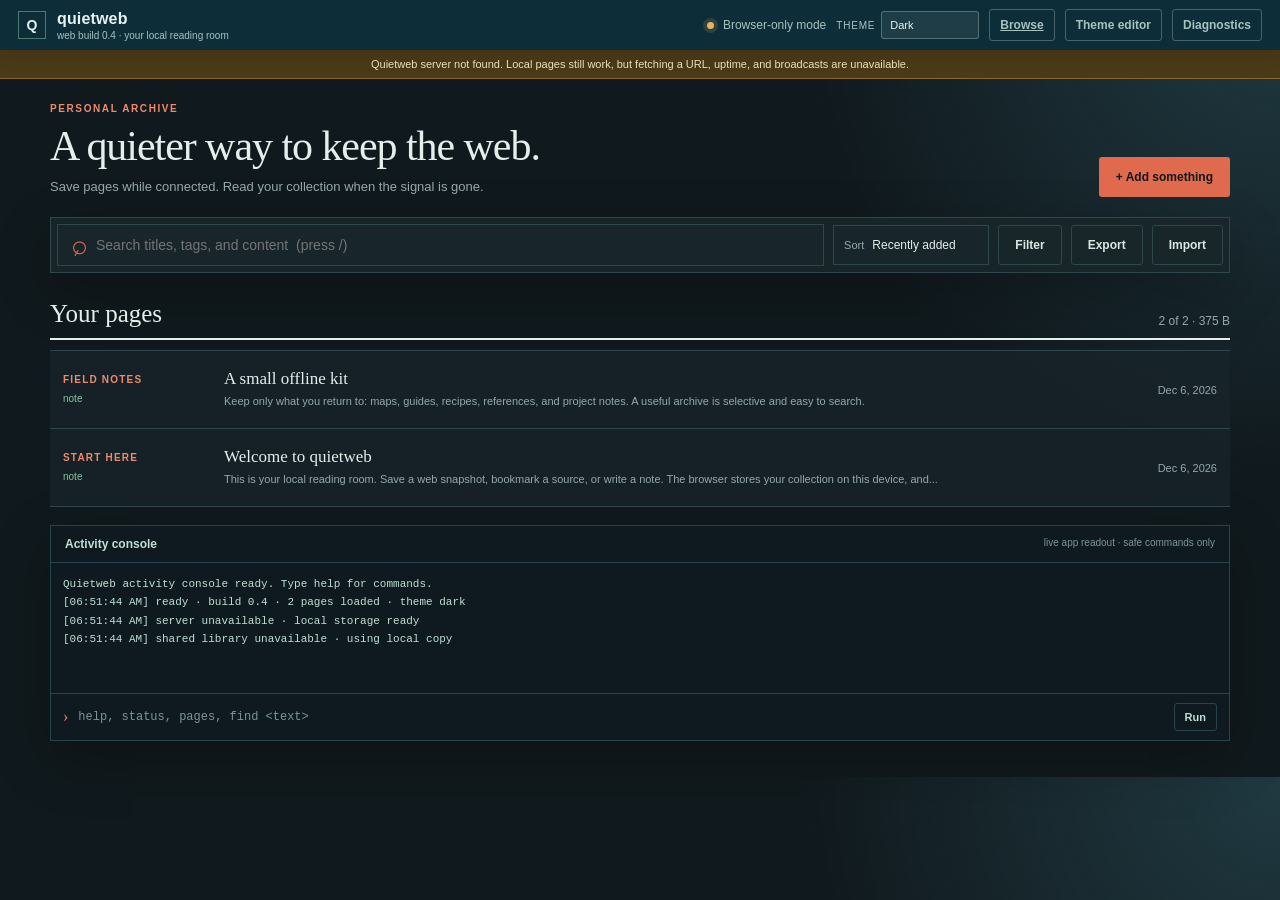
==== commit 862184a0: "Add a live browsing proxy Serves any page from /p/<token> with every address rewritten to come back " ====
--- a/web/index.html
+++ b/web/index.html
@@ -24,7 +24,7 @@
     <div class="header-actions">
       <span id="connectionState" class="connection"><i></i> Checking server...</span>
       <label class="theme-picker"><span>Theme</span><select id="themeSelect" aria-label="Choose theme"><option value="system">System</option><option value="dark">Dark</option><option value="light">Light</option><option value="teto">Teto SV Light</option><option value="teto-dark">Teto SV Dark</option><option value="wire">Nightwire</option></select></label>
-      <button id="editThemeButton" class="button header-button" type="button" title="Theme editor">Theme editor</button><button class="button header-button" data-view="diagnostics">Diagnostics</button>
+      <a class="button header-button" href="/p/" title="Browse the live web through this server">Browse</a><button id="editThemeButton" class="button header-button" type="button" title="Theme editor">Theme editor</button><button class="button header-button" data-view="diagnostics">Diagnostics</button>
       <button id="installButton" class="button subtle" hidden>Install app</button>
     </div>
   </header>
